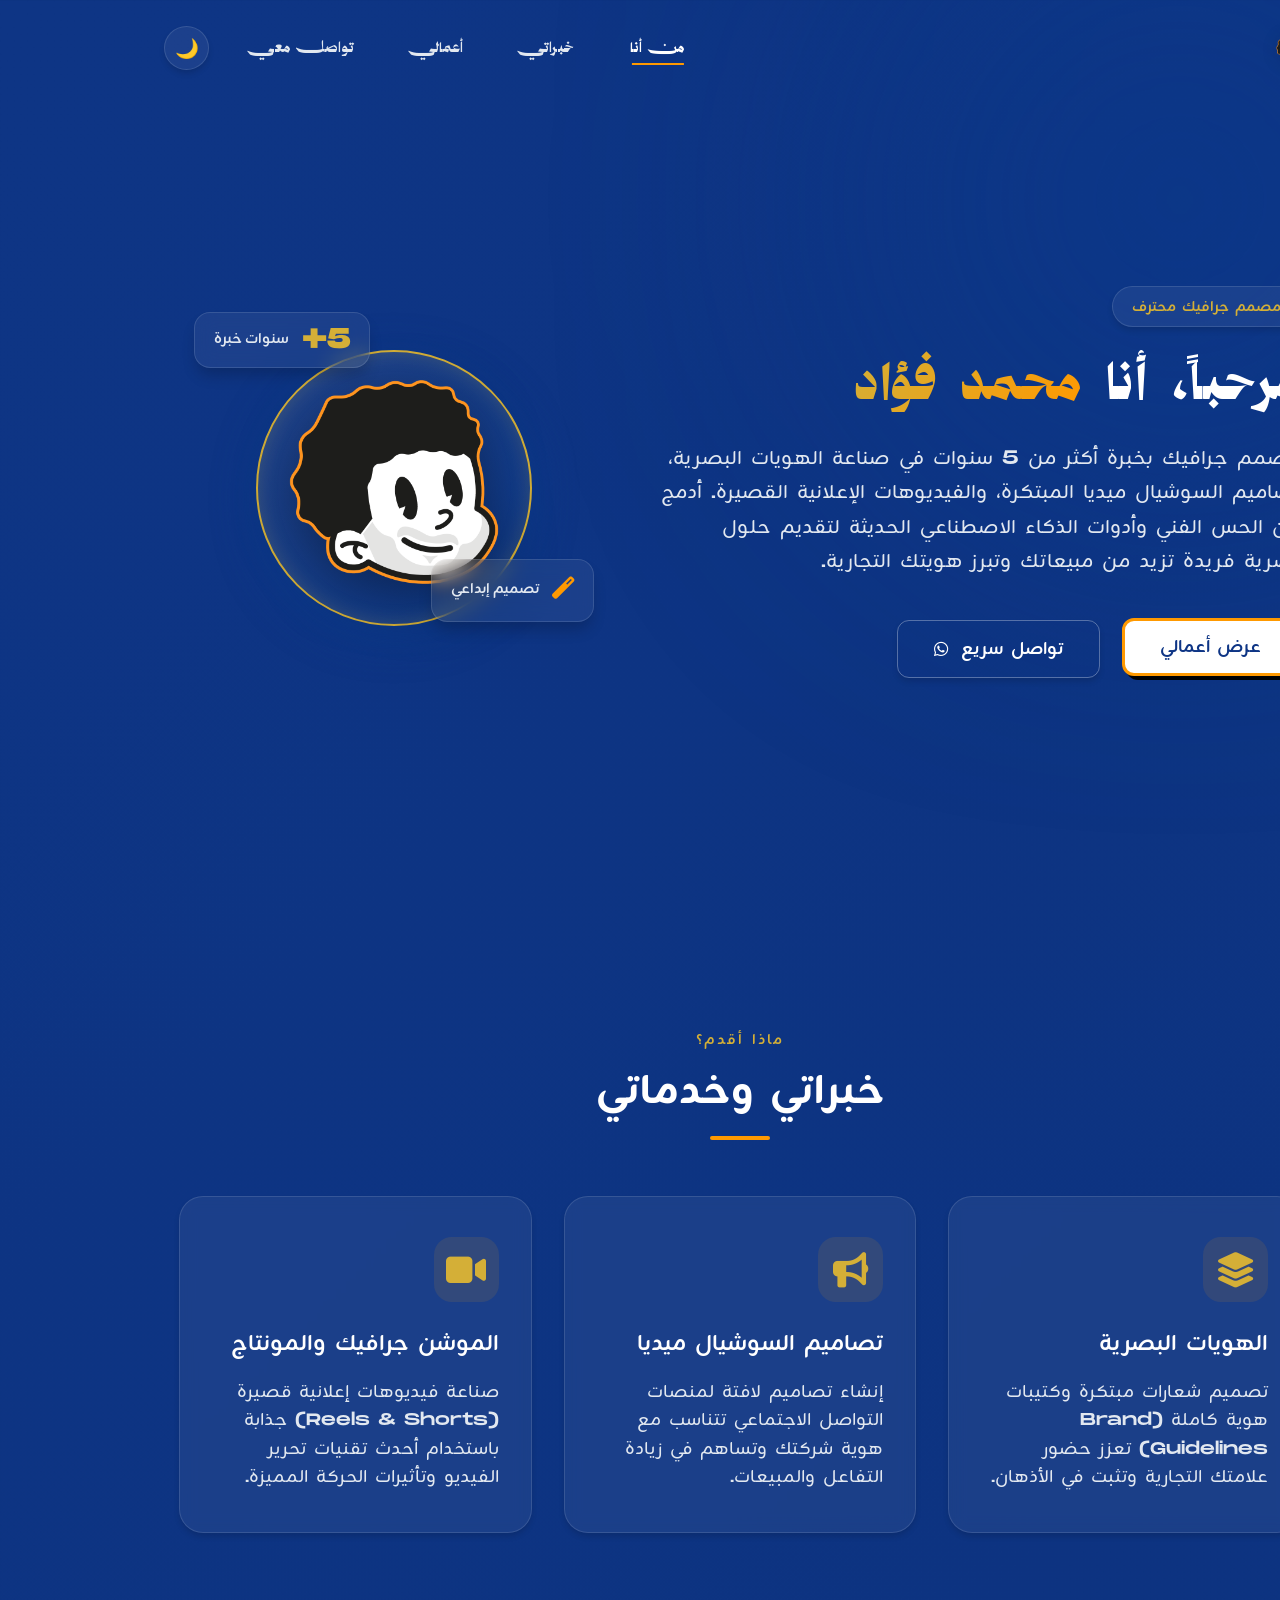
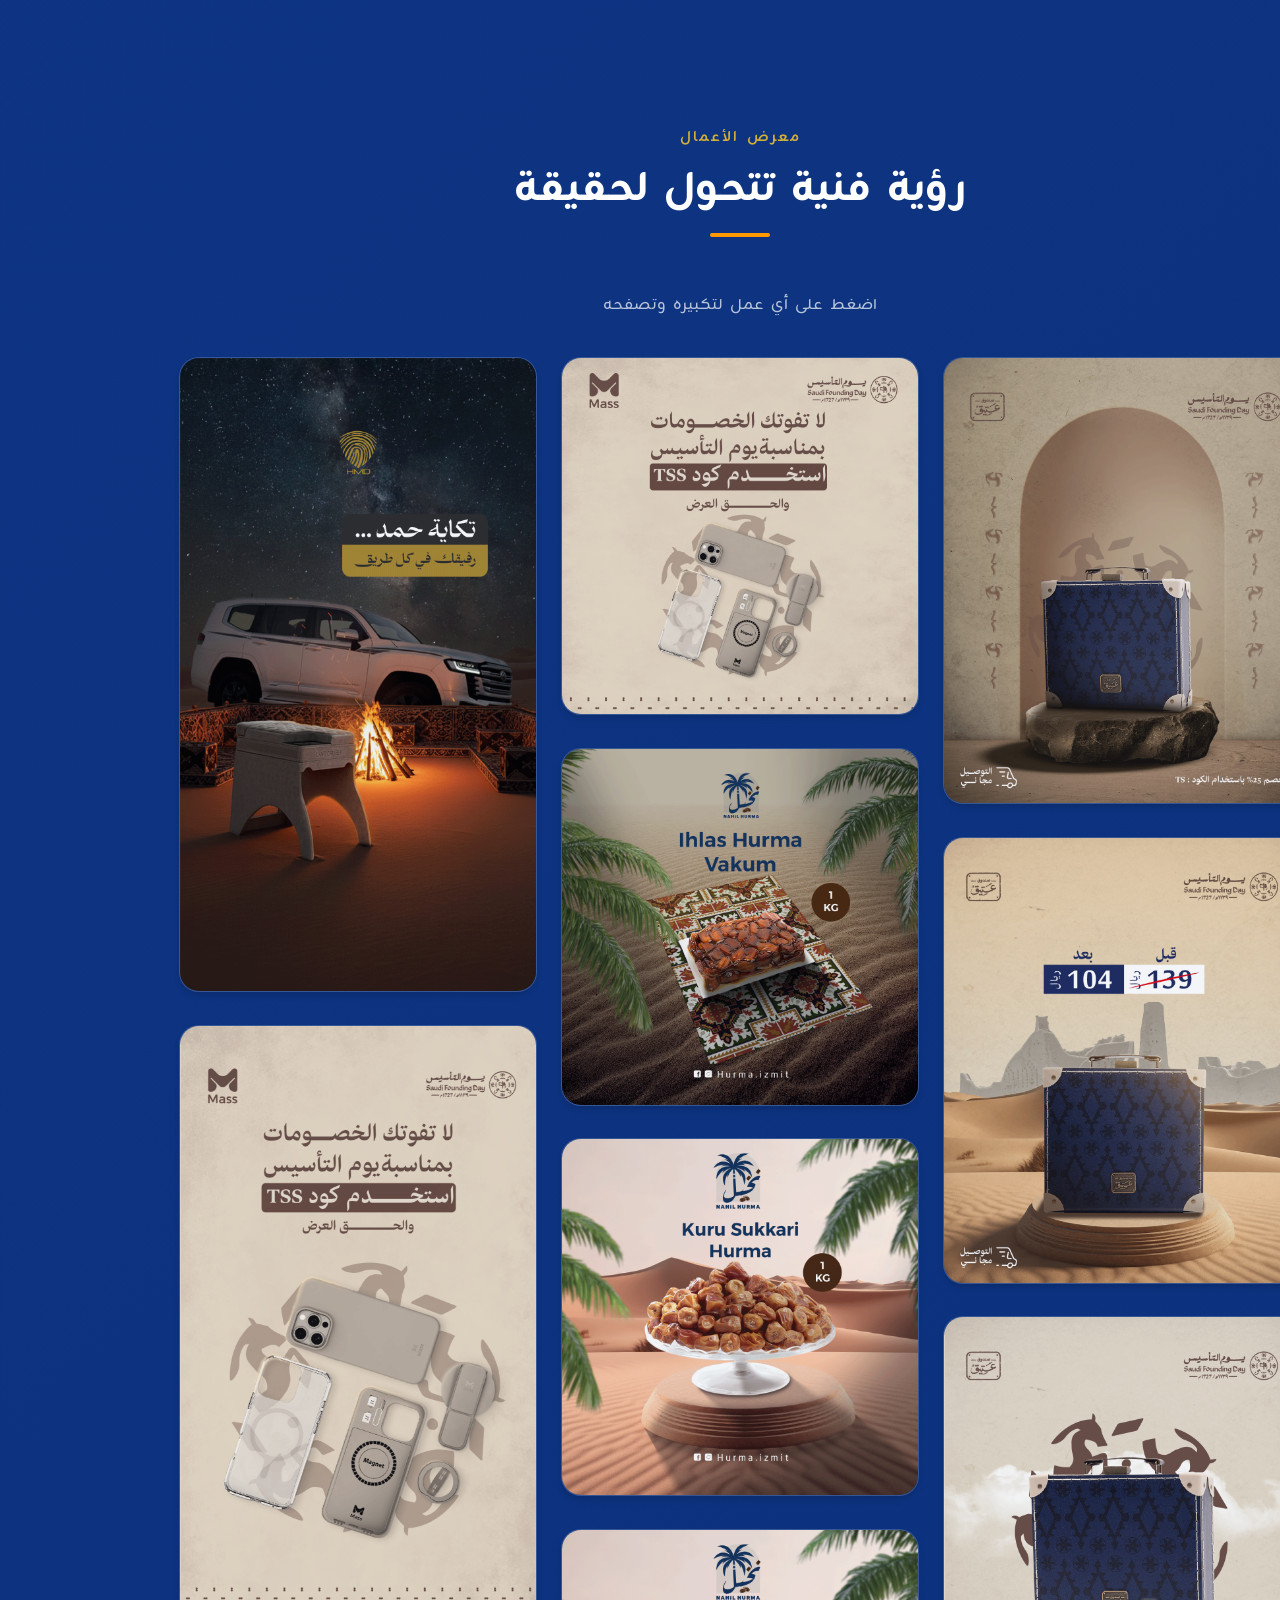
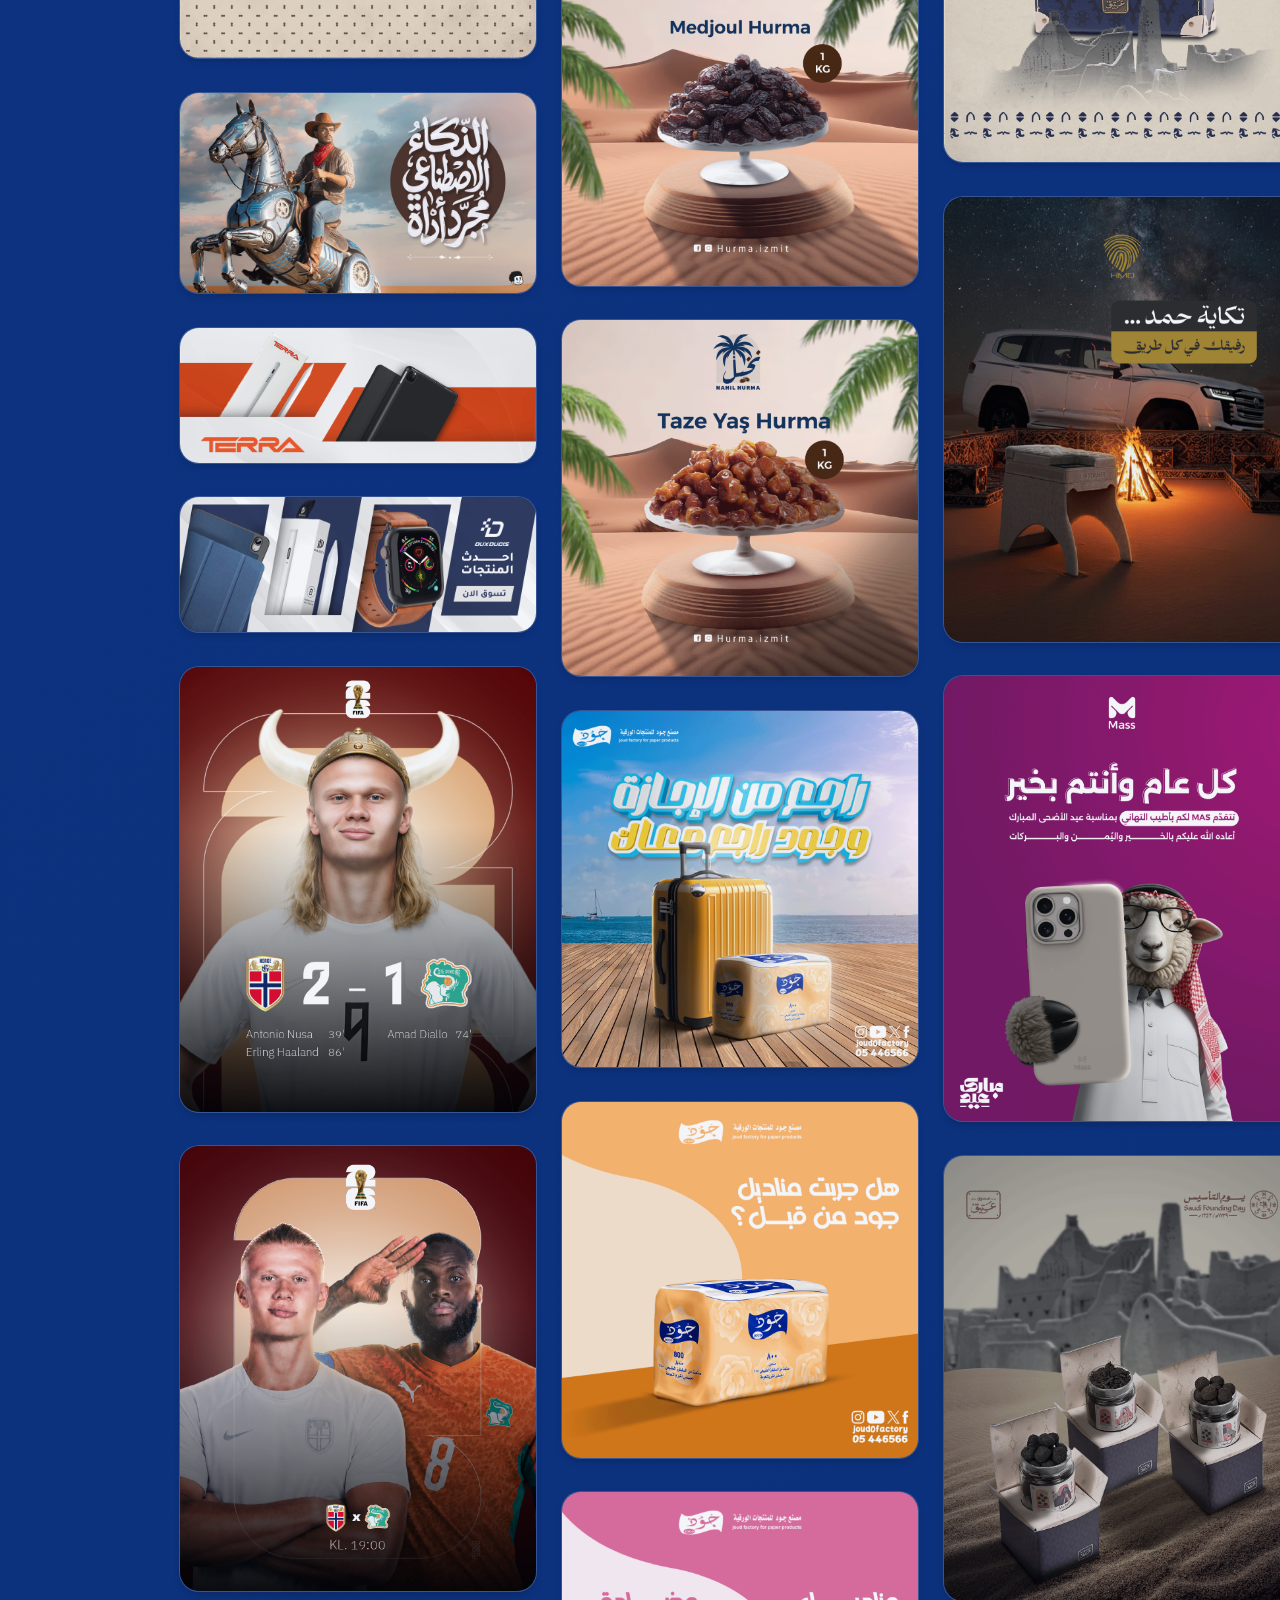
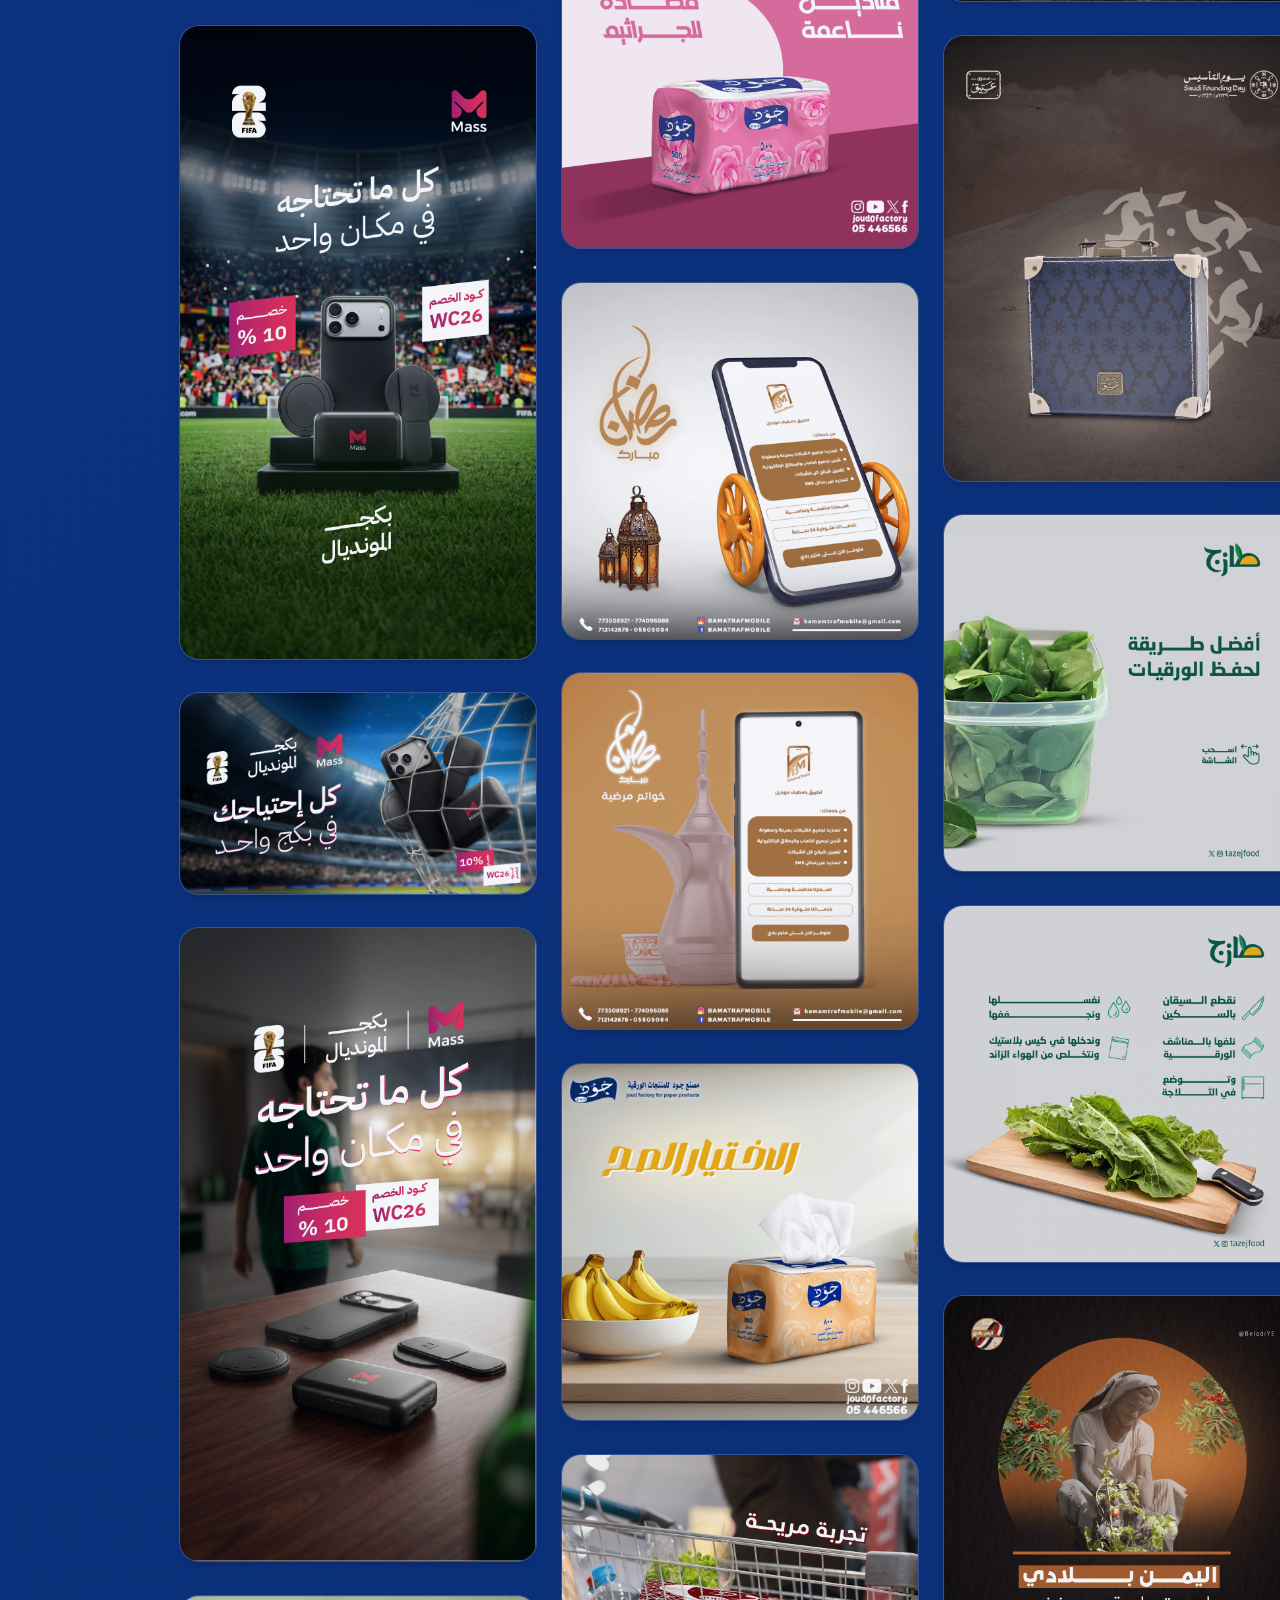
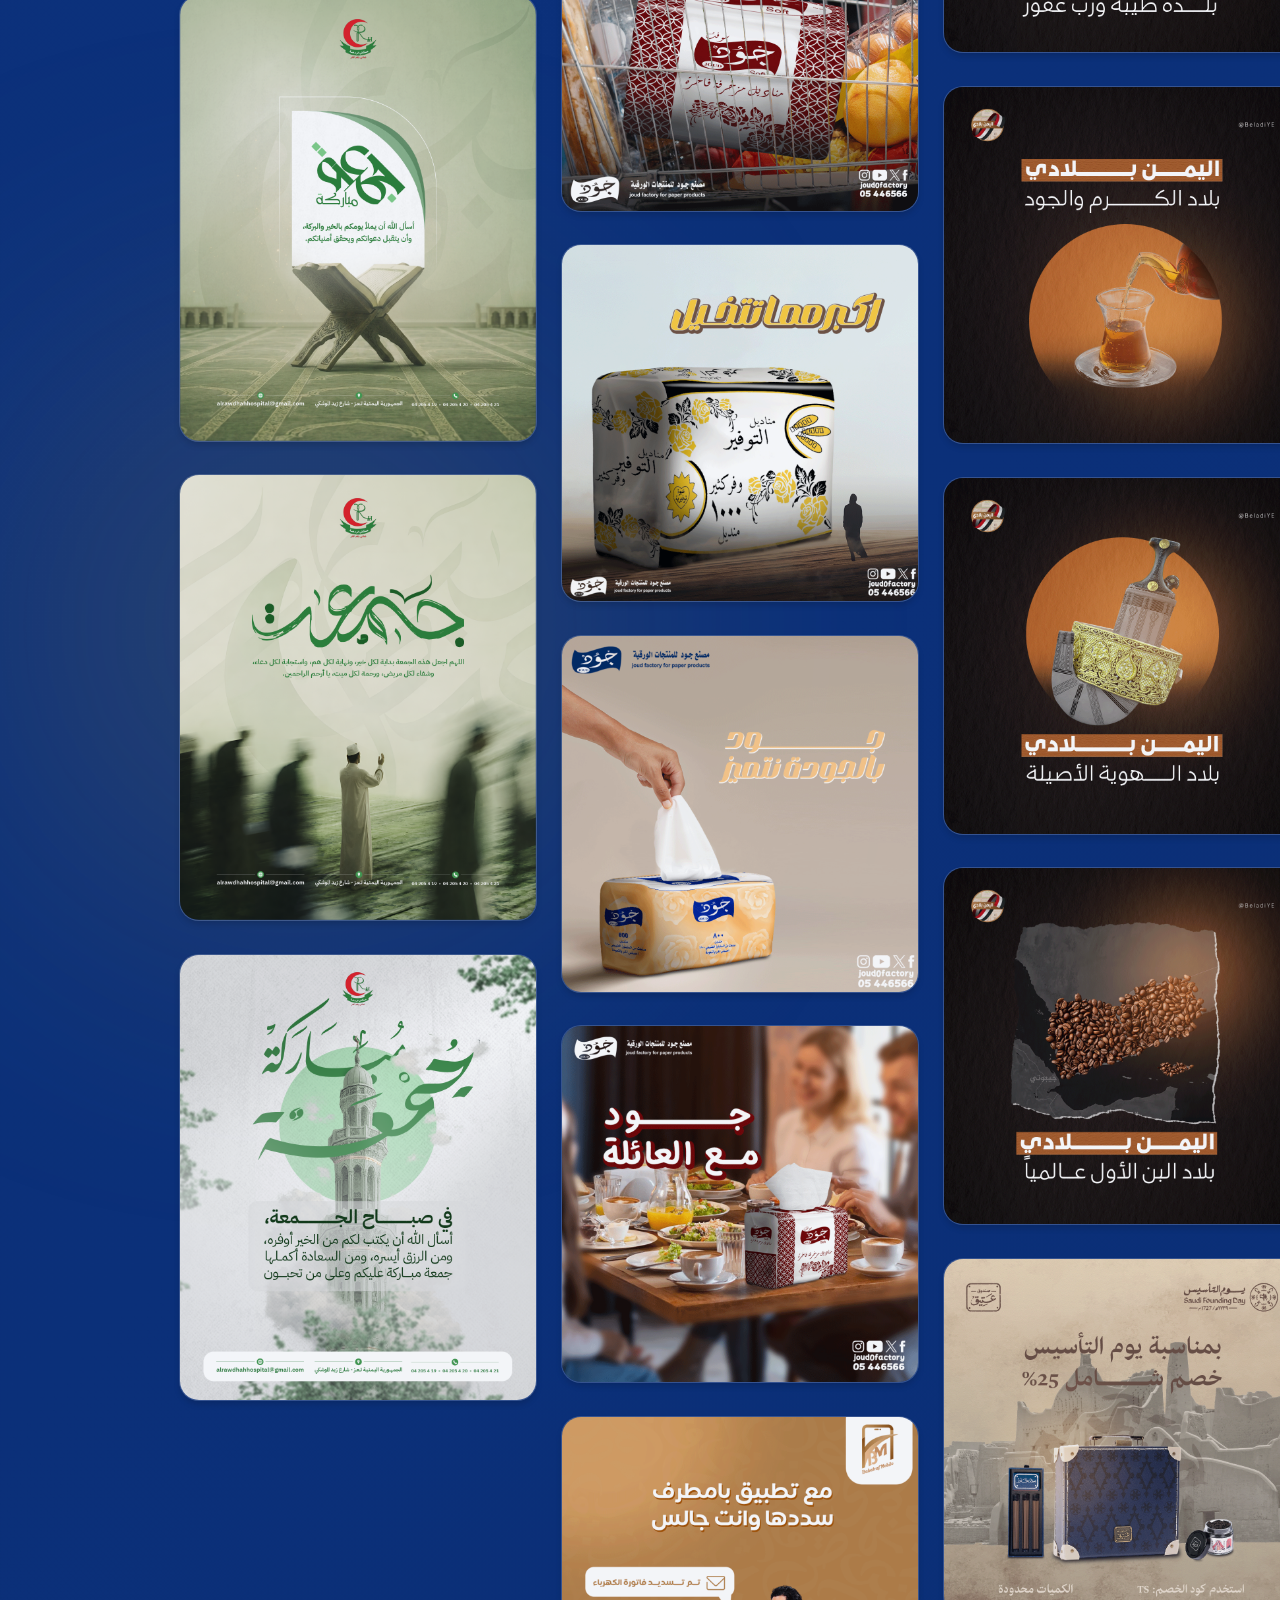
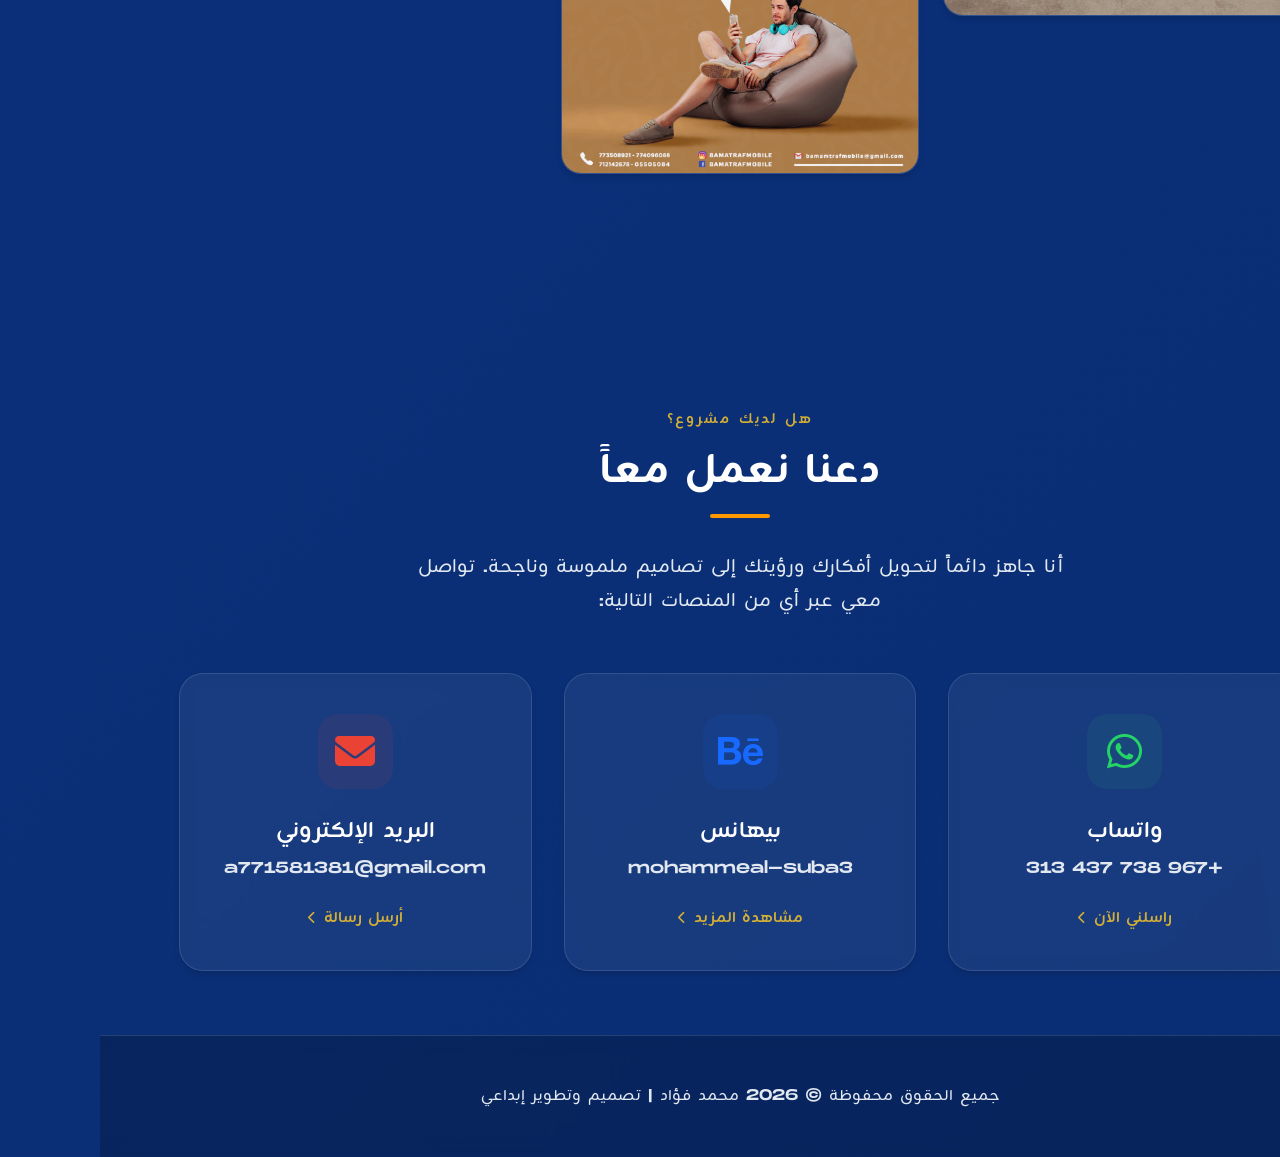
==== index.html @ 86d71e76 "Reorganize project structure and apply Zain font for Arabic and Monument Extended for English Co-aut" ====
<!DOCTYPE html>
<html lang="ar" dir="rtl">

<head>
    <meta charset="UTF-8">
    <meta name="viewport" content="width=device-width, initial-scale=1.0">
    <title>محمد فؤاد | مصمم جرافيك</title>
    <link rel="stylesheet" href="assets/css/style.css">
    <link rel="stylesheet" href="https://cdnjs.cloudflare.com/ajax/libs/font-awesome/6.4.0/css/all.min.css">
    <!-- Google Fonts for Modern Typography -->
    <link rel="preconnect" href="https://fonts.googleapis.com">
    <link rel="preconnect" href="https://fonts.gstatic.com" crossorigin>
    <link
        href="https://fonts.googleapis.com/css2?family=Outfit:wght@300;400;600;700;800;900&family=Zain:ital,wght@0,200;0,300;0,400;0,700;0,800;0,900;1,300;1,400&display=swap"
        rel="stylesheet">
</head>

<body>
    <!-- Background Glow Blobs for Modern Aesthetic -->
    <div class="glow-blob blob-1"></div>
    <div class="glow-blob blob-2"></div>

    <header>
        <div class="logo-container">
            <img src="assets/images/avatar.png" alt="Logo" class="logo">
        </div>
        <nav>
            <ul>
                <li><a href="#about" class="nav-item active" data-link="about">من أنا</a></li>
                <li><a href="#experience" class="nav-item" data-link="experience">خبراتي</a></li>
                <li><a href="#work" class="nav-item" data-link="work">أعمالي</a></li>
                <li><a href="#contact" class="nav-item" data-link="contact">تواصل معي</a></li>
                <li><button id="theme-toggle" aria-label="Toggle Dark Mode" class="theme-btn">🌙</button></li>
            </ul>
        </nav>
    </header>

    <main>
        <!-- Hero Section -->
        <section id="about" class="hero">
            <div class="container hero-container">
                <div class="hero-content">
                    <span class="hero-badge">مصمم جرافيك محترف</span>
                    <h1 class="hero-title">مرحباً، أنا <span class="highlight">محمد فؤاد</span></h1>
                    <p class="hero-desc">
                        مصمم جرافيك بخبرة أكثر من 5 سنوات في صناعة الهويات البصرية، تصاميم السوشيال ميديا المبتكرة،
                        والفيديوهات الإعلانية القصيرة. أدمج بين الحس الفني وأدوات الذكاء الاصطناعي الحديثة لتقديم حلول
                        بصرية فريدة تزيد من مبيعاتك وتبرز هويتك التجارية.
                    </p>
                    <div class="hero-buttons">
                        <a href="#work" class="btn btn-primary">عرض أعمالي</a>
                        <a href="https://wa.me/967738437313" target="_blank" class="btn btn-secondary">تواصل سريع <i
                                class="fab fa-whatsapp"></i></a>
                    </div>
                </div>
                <div class="hero-visual">
                    <div class="image-wrapper">
                        <img src="assets/images/avatar.png" alt="محمد فؤاد" class="hero-avatar">
                        <div class="floating-badge badge-1">
                            <span class="badge-number">5+</span>
                            <span class="badge-text">سنوات خبرة</span>
                        </div>
                        <div class="floating-badge badge-2">
                            <span class="badge-icon"><i class="fas fa-magic"></i></span>
                            <span class="badge-text">تصميم إبداعي</span>
                        </div>
                    </div>
                </div>
            </div>
        </section>

        <!-- Experience & Services Section -->
        <section id="experience" class="experience-section">
            <div class="container">
                <span class="sub-title">ماذا أقدم؟</span>
                <h2 class="section-title">خبراتي وخدماتي</h2>
                <div class="services-grid">
                    <div class="service-card">
                        <div class="service-icon"><i class="fas fa-layer-group"></i></div>
                        <h3>الهويات البصرية</h3>
                        <p>تصميم شعارات مبتكرة وكتيبات هوية كاملة (Brand Guidelines) تعزز حضور علامتك التجارية وتثبت في
                            الأذهان.</p>
                    </div>
                    <div class="service-card">
                        <div class="service-icon"><i class="fas fa-bullhorn"></i></div>
                        <h3>تصاميم السوشيال ميديا</h3>
                        <p>إنشاء تصاميم لافتة لمنصات التواصل الاجتماعي تتناسب مع هوية شركتك وتساهم في زيادة التفاعل
                            والمبيعات.</p>
                    </div>
                    <div class="service-card">
                        <div class="service-icon"><i class="fas fa-video"></i></div>
                        <h3>الموشن جرافيك والمونتاج</h3>
                        <p>صناعة فيديوهات إعلانية قصيرة (Reels & Shorts) جذابة باستخدام أحدث تقنيات تحرير الفيديو
                            وتأثيرات الحركة المميزة.</p>
                    </div>
                </div>
            </div>
        </section>

        <!-- Work/Portfolio Section -->
        <section id="work" class="work-section">
            <div class="container">
                <span class="sub-title">معرض الأعمال</span>
                <h2 class="section-title">رؤية فنية تتحول لحقيقة</h2>

                <div class="portfolio-controls">
                    <!-- Dynamic filters can be placed here if needed -->
                    <p class="portfolio-hint">اضغط على أي عمل لتكبيره وتصفحه</p>
                </div>

                <div class="work-gallery">
                    <div class="gallery-grid" id="gallery-grid">
                        <!-- Dynamic items injected by JS -->
                    </div>
                </div>
            </div>
        </section>

        <!-- Contact Section -->
        <section id="contact" class="contact-section">
            <div class="container">
                <span class="sub-title">هل لديك مشروع؟</span>
                <h2 class="section-title">دعنا نعمل معاً</h2>
                <p class="contact-desc">أنا جاهز دائماً لتحويل أفكارك ورؤيتك إلى تصاميم ملموسة وناجحة. تواصل معي عبر أي
                    من المنصات التالية:</p>

                <div class="contact-cards">
                    <a href="https://wa.me/967738437313" target="_blank" class="contact-card whatsapp">
                        <div class="card-icon"><i class="fab fa-whatsapp"></i></div>
                        <h3>واتساب</h3>
                        <span class="card-detail">+967 738 437 313</span>
                        <span class="card-action">راسلني الآن <i class="fas fa-chevron-left"></i></span>
                    </a>

                    <a href="https://www.behance.net/mohammeal-suba3" target="_blank" class="contact-card behance">
                        <div class="card-icon"><i class="fab fa-behance"></i></div>
                        <h3>بيهانس</h3>
                        <span class="card-detail">mohammeal-suba3</span>
                        <span class="card-action">مشاهدة المزيد <i class="fas fa-chevron-left"></i></span>
                    </a>

                    <a href="mailto:a771581381@gmail.com" class="contact-card email">
                        <div class="card-icon"><i class="fas fa-envelope"></i></div>
                        <h3>البريد الإلكتروني</h3>
                        <span class="card-detail">a771581381@gmail.com</span>
                        <span class="card-action">أرسل رسالة <i class="fas fa-chevron-left"></i></span>
                    </a>
                </div>
            </div>
        </section>
    </main>

    <footer>
        <p>جميع الحقوق محفوظة &copy; 2026 محمد فؤاد | تصميم وتطوير إبداعي</p>
    </footer>

    <!-- Interactive Lightbox Modal -->
    <div id="lightbox" class="lightbox">
        <span class="close-lightbox" id="lightbox-close" aria-label="Close Lightbox">&times;</span>
        <button class="lightbox-nav prev" id="lightbox-prev" aria-label="الصورة السابقة"><i
                class="fas fa-chevron-right"></i></button>
        <img class="lightbox-content" id="lightbox-img" alt="معاينة العمل">
        <button class="lightbox-nav next" id="lightbox-next" aria-label="الصورة التالية"><i
                class="fas fa-chevron-left"></i></button>
        <div id="lightbox-counter" class="lightbox-counter">1 / 43</div>
    </div>

    <script src="assets/js/script.js"></script>
</body>

</html>
---- assets/css/style.css ----
/* Fonts & Global Styles */
@font-face {
    font-family: 'Monument Extended';
    src: url('../fonts/MonumentExtended-Regular.otf') format('opentype');
    font-weight: 400;
    font-style: normal;
    font-display: swap;
    unicode-range: U+0000-00FF, U+0100-017F, U+0180-024F, U+02BB-02BC, U+02C6, U+02DA, U+02DC, U+2000-206F, U+2074, U+20AC, U+2122, U+2191, U+2193, U+2212, U+2215, U+FEFF, U+FFFD;
}

@font-face {
    font-family: 'Monument Extended';
    src: url('../fonts/MonumentExtended-Ultrabold.otf') format('opentype');
    font-weight: 700 900;
    font-style: normal;
    font-display: swap;
    unicode-range: U+0000-00FF, U+0100-017F, U+0180-024F, U+02BB-02BC, U+02C6, U+02DA, U+02DC, U+2000-206F, U+2074, U+20AC, U+2122, U+2191, U+2193, U+2212, U+2215, U+FEFF, U+FFFD;
}

@font-face {
    font-family: 'Zain';
    src: url('../fonts/Zain-Variable.ttf') format('truetype');
    font-weight: 100 900;
    font-style: normal;
    font-display: swap;
    unicode-range: U+0600-06FF, U+0750-077F, U+08A0-08FF, U+FB50-FDFF, U+FE70-FEFF;
}

@font-face {
    font-family: 'Zain';
    src: url('../fonts/Zain-Variable.ttf') format('truetype');
    font-weight: 400;
    font-style: normal;
    font-display: swap;
    unicode-range: U+0600-06FF, U+0750-077F, U+08A0-08FF, U+FB50-FDFF, U+FE70-FEFF;
}

@font-face {
    font-family: 'Zain';
    src: url('../fonts/Zain-Variable.ttf') format('truetype');
    font-weight: 700;
    font-style: normal;
    font-display: swap;
    unicode-range: U+0600-06FF, U+0750-077F, U+08A0-08FF, U+FB50-FDFF, U+FE70-FEFF;
}

@font-face {
    font-family: 'Zain';
    src: url('../fonts/Zain-Variable.ttf') format('truetype');
    font-weight: 800;
    font-style: normal;
    font-display: swap;
    unicode-range: U+0600-06FF, U+0750-077F, U+08A0-08FF, U+FB50-FDFF, U+FE70-FEFF;
}

@font-face {
    font-family: 'Zain';
    src: url('../fonts/Zain-Variable.ttf') format('truetype');
    font-weight: 900;
    font-style: normal;
    font-display: swap;
    unicode-range: U+0600-06FF, U+0750-077F, U+08A0-08FF, U+FB50-FDFF, U+FE70-FEFF;
}

:root {
    /* Color Palette - Default Blue Mode (Keeping USER's Original Blue Aesthetic) */
    --bg-main: #0E3585;
    /* Previous blue background */
    --bg-gradient: linear-gradient(135deg, #0E3585 0%, #0A2E75 100%);
    --bg-card: rgba(255, 255, 255, 0.06);
    --bg-header: rgba(14, 53, 133, 0.85);
    /* Semi-transparent blue */
    --border-color: rgba(255, 255, 255, 0.12);

    --primary: #FF9900;
    /* Original Orange Accent */
    --accent: #D4AF37;
    /* Original Gold Accent */
    --text-main: #ffffff;
    --text-muted: #e2e8f0;

    --blob-1: rgba(10, 61, 145, 0.4);
    --blob-2: rgba(212, 175, 55, 0.15);

    /* Button Vars (3D Pop Style) */
    --btn-primary-bg: #ffffff;
    /* White background for light mode */
    --btn-primary-text: #0E3585;
    /* Blue text */
    --btn-primary-border: #FF9900;
    /* Orange border */
    --btn-primary-shadow: #000000;
    /* Black shadow */

    --btn-secondary-bg: transparent;
    --btn-secondary-text: #ffffff;
    --btn-secondary-border: rgba(255, 255, 255, 0.3);
    --btn-secondary-shadow: rgba(0, 0, 0, 0.15);

    --shadow-sm: 0 4px 6px -1px rgba(0, 0, 0, 0.15);
    --shadow-md: 0 10px 15px -3px rgba(0, 0, 0, 0.2);
    --shadow-lg: 0 20px 25px -5px rgba(0, 0, 0, 0.35);

    --transition: all 0.3s cubic-bezier(0.4, 0, 0.2, 1);
}

[data-theme="dark"] {
    /* Color Palette - Dark Mode (Keeping Night Mode Black) */
    --bg-main: #000000;
    /* Reverts to pure black */
    --bg-gradient: linear-gradient(135deg, #000000 0%, #0d0d0d 100%);
    --bg-card: rgba(255, 255, 255, 0.03);
    --bg-header: rgba(0, 0, 0, 0.85);
    /* Semi-transparent black */
    --border-color: rgba(255, 255, 255, 0.08);

    --primary: #FF9900;
    /* Keep Orange */
    --accent: #D4AF37;
    /* Keep Gold */
    --text-main: #e0e0e0;
    --text-muted: #a0a5b0;

    --blob-1: rgba(255, 153, 0, 0.08);
    --blob-2: rgba(212, 175, 55, 0.05);

    /* Button Vars (Dark Mode) */
    --btn-primary-bg: #1a1a1a;
    /* Dark button bg */
    --btn-primary-text: #ffffff;
    /* White text */
    --btn-primary-border: #FF9900;
    /* Orange border */
    --btn-primary-shadow: #ffffff;
    /* White shadow */

    --btn-secondary-bg: transparent;
    --btn-secondary-text: #e0e0e0;
    --btn-secondary-border: rgba(255, 255, 255, 0.15);
    --btn-secondary-shadow: rgba(0, 0, 0, 0.4);
}

/* Reset & Base Elements */
* {
    margin: 0;
    padding: 0;
    box-sizing: border-box;
    scroll-behavior: smooth;
}

body {
    background: var(--bg-gradient);
    color: var(--text-main);
    font-family: 'Monument Extended', 'Outfit', 'Zain', sans-serif;
    font-size: 16px;
    line-height: 1.6;
    position: relative;
    overflow-x: hidden;
    min-height: 100vh;
    display: flex;
    flex-direction: column;
    transition: background 0.5s ease, color 0.3s ease;
}

/* Background Glow Blobs */
.glow-blob {
    position: absolute;
    width: 600px;
    height: 600px;
    border-radius: 50%;
    filter: blur(140px);
    z-index: -1;
    pointer-events: none;
    transition: background 0.5s ease;
}

.blob-1 {
    top: -100px;
    right: -100px;
    background: var(--blob-1);
}

.blob-2 {
    bottom: 20%;
    left: -100px;
    background: var(--blob-2);
}

.container {
    width: 90%;
    max-width: 1200px;
    margin: 0 auto;
    padding: 0 15px;
}

/* Header & Navigation */
header {
    position: fixed;
    top: 0;
    left: 0;
    right: 0;
    z-index: 1000;
    display: flex;
    justify-content: space-between;
    align-items: center;
    padding: 1.5rem 5%;
    background: transparent;
    border-bottom: 1px solid transparent;
    transition: var(--transition);
}

header.scrolled {
    background: var(--bg-header);
    backdrop-filter: blur(16px);
    -webkit-backdrop-filter: blur(16px);
    padding: 1rem 5%;
    border-bottom: 1px solid var(--border-color);
    box-shadow: var(--shadow-sm);
}

.logo-container {
    display: flex;
    align-items: center;
}

.logo {
    height: 48px;
    width: auto;
    object-fit: contain;
    filter: drop-shadow(0 2px 8px rgba(0, 0, 0, 0.1));
    transition: var(--transition);
}

.logo:hover {
    transform: scale(1.05);
}

nav ul {
    display: flex;
    list-style: none;
    gap: 1.5rem;
    align-items: center;
}

.nav-item {
    font-family: 'Monument Extended', 'Zain', sans-serif;
    text-decoration: none;
    color: var(--text-muted);
    font-size: 1rem;
    font-weight: 600;
    padding: 0.5rem 1rem;
    border-radius: 8px;
    position: relative;
    transition: var(--transition);
}

.nav-item::after {
    content: '';
    position: absolute;
    bottom: 0;
    left: 50%;
    width: 0;
    height: 2px;
    background: var(--primary);
    transition: var(--transition);
    transform: translateX(-50%);
}

.nav-item:hover,
.nav-item.active {
    color: var(--text-main);
}

.nav-item:hover::after,
.nav-item.active::after {
    width: 60%;
}

/* Theme Toggle Button */
.theme-btn {
    background: var(--bg-card);
    border: 1px solid var(--border-color);
    color: var(--text-main);
    padding: 0.6rem;
    border-radius: 50%;
    cursor: pointer;
    font-size: 1.2rem;
    display: flex;
    align-items: center;
    justify-content: center;
    box-shadow: var(--shadow-sm);
    transition: var(--transition);
}

.theme-btn:hover {
    transform: scale(1.1) rotate(15deg);
    background: var(--primary);
    color: #ffffff;
    border-color: transparent;
}

/* Sections Styling */
section {
    padding: 8rem 0 4rem;
}

.sub-title {
    font-family: 'Monument Extended', 'Zain', sans-serif;
    display: block;
    font-size: 0.9rem;
    text-transform: uppercase;
    letter-spacing: 2px;
    color: var(--accent);
    font-weight: 700;
    margin-bottom: 0.5rem;
    text-align: center;
}

.section-title {
    font-family: 'Monument Extended', 'Zain', sans-serif;
    font-size: 2.5rem;
    font-weight: 800;
    text-align: center;
    margin-bottom: 3.5rem;
    position: relative;
}

.section-title::after {
    content: '';
    display: block;
    width: 60px;
    height: 4px;
    background: var(--primary);
    margin: 0.8rem auto 0;
    border-radius: 2px;
}

/* Hero Section */
.hero {
    min-height: 100vh;
    display: flex;
    align-items: center;
    padding-top: 8rem;
    position: relative;
}

.hero-container {
    display: grid;
    grid-template-columns: 1.2fr 0.8fr;
    gap: 3rem;
    align-items: center;
}

.hero-content {
    display: flex;
    flex-direction: column;
}

.hero-badge {
    font-family: 'Monument Extended', 'Zain', sans-serif;
    align-self: flex-start;
    background: var(--bg-card);
    border: 1px solid var(--border-color);
    color: var(--accent);
    padding: 0.5rem 1.2rem;
    border-radius: 50px;
    font-size: 0.9rem;
    font-weight: 700;
    margin-bottom: 1.5rem;
    box-shadow: var(--shadow-sm);
}

.hero-title {
    font-family: 'Monument Extended', 'Zain', sans-serif;
    font-size: 3.5rem;
    font-weight: 900;
    line-height: 1.2;
    margin-bottom: 1.5rem;
}

.hero-title .highlight {
    color: var(--accent);
    background: linear-gradient(120deg, var(--accent) 0%, var(--primary) 100%);
    -webkit-background-clip: text;
    -webkit-text-fill-color: transparent;
}

.hero-desc {
    font-family: 'Monument Extended', 'Outfit', 'Zain', sans-serif;
    color: var(--text-muted);
    font-size: 1.2rem;
    line-height: 1.8;
    margin-bottom: 2.5rem;
}

.hero-buttons {
    display: flex;
    gap: 1.5rem;
    flex-wrap: wrap;
}

/* Buttons (Modern Pop/3D style) */
.btn {
    font-family: 'Monument Extended', 'Zain', sans-serif;
    text-decoration: none;
    padding: 0.8rem 2.2rem;
    font-size: 1.05rem;
    font-weight: 700;
    border-radius: 12px;
    display: inline-flex;
    align-items: center;
    gap: 0.8rem;
    transition: var(--transition);
}

.btn-primary {
    background: var(--btn-primary-bg);
    color: var(--btn-primary-text);
    border: 3px solid var(--btn-primary-border);
    box-shadow: 4px 4px 0px var(--btn-primary-shadow);
    transform: translate(-2px, -2px);
}

.btn-primary:hover {
    transform: translate(0, 0);
    box-shadow: 2px 2px 0px var(--btn-primary-shadow);
}

.btn-primary:active {
    transform: translate(2px, 2px);
    box-shadow: 0px 0px 0px var(--btn-primary-shadow);
}

.btn-secondary {
    background: var(--btn-secondary-bg);
    color: var(--btn-secondary-text);
    border: 1.5px solid var(--btn-secondary-border);
    box-shadow: var(--shadow-sm);
}

.btn-secondary:hover {
    transform: translateY(-3px);
    box-shadow: var(--shadow-md);
    border-color: var(--accent);
}

.hero-visual {
    display: flex;
    justify-content: center;
    position: relative;
    z-index: 1;
}

/* Spotlit / Cutout Avatar frame */
.image-wrapper {
    position: relative;
    width: 320px;
    height: 320px;
}

.hero-avatar {
    width: 100%;
    height: 100%;
    object-fit: contain;
    /* Since it is cutout/transparent now, contain ensures no clipping */
    filter: drop-shadow(0 15px 30px rgba(0, 0, 0, 0.4));
    z-index: 2;
    position: relative;
    transition: var(--transition);
}

/* Gold Glowing background shield/circle for cutout me.png */
.image-wrapper::before {
    content: '';
    position: absolute;
    bottom: 5%;
    left: 50%;
    transform: translateX(-50%);
    width: 85%;
    height: 85%;
    background: linear-gradient(135deg, rgba(255, 255, 255, 0.08) 0%, rgba(10, 61, 145, 0.5) 100%);
    border-radius: 50%;
    z-index: 1;
    border: 2px solid var(--accent);
    box-shadow: 0 10px 40px rgba(10, 61, 145, 0.6), inset 0 0 20px rgba(212, 175, 55, 0.2);
    transition: var(--transition);
}

.hero-visual:hover .hero-avatar {
    transform: scale(1.04) translateY(-5px);
}

.hero-visual:hover::before {
    transform: translateX(-50%) scale(1.02);
    box-shadow: 0 15px 50px rgba(255, 153, 0, 0.4), inset 0 0 25px rgba(255, 153, 0, 0.3);
    border-color: var(--primary);
}

/* Floating Badges */
.floating-badge {
    position: absolute;
    background: var(--bg-card);
    border: 1px solid var(--border-color);
    padding: 0.8rem 1.2rem;
    border-radius: 16px;
    display: flex;
    align-items: center;
    gap: 0.8rem;
    box-shadow: var(--shadow-md);
    backdrop-filter: blur(10px);
    -webkit-backdrop-filter: blur(10px);
    animation: float 4s ease-in-out infinite;
    z-index: 3;
}

.badge-1 {
    top: -10px;
    left: -40px;
    animation-delay: 0s;
}

.badge-2 {
    bottom: 20px;
    right: -40px;
    animation-delay: 2s;
}

.badge-number {
    font-family: 'Monument Extended', 'Outfit', sans-serif;
    font-size: 1.8rem;
    font-weight: 850;
    color: var(--accent);
    line-height: 1;
}

.badge-icon {
    font-size: 1.4rem;
    color: var(--primary);
}

.badge-text {
    font-family: 'Zain', sans-serif;
    font-size: 0.85rem;
    font-weight: 700;
    color: var(--text-muted);
    white-space: nowrap;
}

@keyframes float {

    0%,
    100% {
        transform: translateY(0);
    }

    50% {
        transform: translateY(-10px);
    }
}

/* Services / Experience Cards */
.services-grid {
    display: grid;
    grid-template-columns: repeat(auto-fit, minmax(300px, 1fr));
    gap: 2rem;
    margin-top: 1rem;
}

.service-card {
    background: var(--bg-card);
    border: 1px solid var(--border-color);
    padding: 2.5rem 2rem;
    border-radius: 24px;
    box-shadow: var(--shadow-sm);
    backdrop-filter: blur(8px);
    -webkit-backdrop-filter: blur(8px);
    transition: var(--transition);
    text-align: right;
    display: flex;
    flex-direction: column;
    height: 100%;
}

.service-card:hover {
    transform: translateY(-8px);
    box-shadow: var(--shadow-lg);
    border-color: var(--accent);
}

.service-icon {
    font-size: 2.2rem;
    color: var(--accent);
    background: rgba(255, 153, 0, 0.1);
    width: 65px;
    height: 65px;
    display: flex;
    align-items: center;
    justify-content: center;
    border-radius: 18px;
    margin-bottom: 1.5rem;
    transition: var(--transition);
}

.service-card:hover .service-icon {
    background: var(--accent);
    color: var(--bg-main);
    transform: scale(1.1) rotate(5deg);
}

.service-card h3 {
    font-family: 'Monument Extended', 'Zain', sans-serif;
    font-size: 1.4rem;
    margin-bottom: 1rem;
    font-weight: 700;
}

.service-card p {
    font-family: 'Monument Extended', 'Outfit', 'Zain', sans-serif;
    color: var(--text-muted);
    font-size: 1.05rem;
    line-height: 1.7;
    margin-bottom: 0;
}

/* Portfolio Section & Columns */
.portfolio-controls {
    text-align: center;
    margin-bottom: 2rem;
}

.portfolio-hint {
    font-size: 0.95rem;
    color: var(--text-muted);
    opacity: 0.8;
}

.work-gallery {
    width: 100%;
    margin-top: 1.5rem;
}

.gallery-grid {
    column-count: 3;
    column-gap: 1.5rem;
    padding: 0.5rem 0;
}

.gallery-item {
    position: relative;
    overflow: hidden;
    border-radius: 20px;
    border: 1px solid var(--border-color);
    box-shadow: var(--shadow-sm);
    cursor: pointer;
    background: var(--bg-card);
    width: 100%;
    margin-bottom: 1.5rem;
    break-inside: avoid;
    transition: var(--transition);
    display: inline-block;
    /* Ensure masonry rendering */
}

.gallery-item img {
    width: 100%;
    height: auto;
    display: block;
    object-fit: cover;
    transition: transform 0.6s cubic-bezier(0.4, 0, 0.2, 1);
    opacity: 0.95;
    background: rgba(255, 255, 255, 0.02);
}

/* Gallery Item Hover Overlay */
.gallery-item::after {
    content: '\f002';
    /* FontAwesome search magnifier */
    font-family: 'Font Awesome 6 Free';
    font-weight: 900;
    position: absolute;
    top: 50%;
    left: 50%;
    transform: translate(-50%, -50%) scale(0.5);
    background: var(--accent);
    color: #ffffff;
    width: 55px;
    height: 55px;
    border-radius: 50%;
    display: flex;
    align-items: center;
    justify-content: center;
    font-size: 1.2rem;
    opacity: 0;
    transition: var(--transition);
    z-index: 2;
    box-shadow: 0 4px 15px rgba(0, 0, 0, 0.3);
}

.gallery-item:hover {
    transform: translateY(-5px);
    box-shadow: var(--shadow-lg);
    border-color: var(--accent);
}

.gallery-item:hover img {
    transform: scale(1.04);
    opacity: 0.4;
    filter: blur(1px);
}

.gallery-item:hover::after {
    opacity: 1;
    transform: translate(-50%, -50%) scale(1);
}

/* Contact Section & Cards */
.contact-desc {
    text-align: center;
    color: var(--text-muted);
    font-size: 1.15rem;
    max-width: 650px;
    margin: -1.5rem auto 3.5rem;
    line-height: 1.8;
}

.contact-cards {
    display: grid;
    grid-template-columns: repeat(auto-fit, minmax(280px, 1fr));
    gap: 2rem;
}

.contact-card {
    text-decoration: none;
    color: var(--text-main);
    background: var(--bg-card);
    border: 1px solid var(--border-color);
    border-radius: 24px;
    padding: 2.5rem 2rem;
    text-align: center;
    box-shadow: var(--shadow-sm);
    backdrop-filter: blur(8px);
    -webkit-backdrop-filter: blur(8px);
    display: flex;
    flex-direction: column;
    align-items: center;
    position: relative;
    overflow: hidden;
    z-index: 1;
    transition: var(--transition);
}

.contact-card::before {
    content: '';
    position: absolute;
    top: 0;
    left: 0;
    width: 100%;
    height: 100%;
    background: linear-gradient(135deg, var(--card-glow-from) 0%, var(--card-glow-to) 100%);
    opacity: 0;
    z-index: -1;
    transition: var(--transition);
}

.contact-card:hover {
    transform: translateY(-8px);
    box-shadow: var(--shadow-lg);
    border-color: transparent;
    color: #ffffff;
}

.contact-card:hover::before {
    opacity: 1;
}

/* Contact Specific Color Variable Overrides */
.whatsapp {
    --card-glow-from: #25D366;
    --card-glow-to: #128C7E;
}

.behance {
    --card-glow-from: #1769ff;
    --card-glow-to: #0044b3;
}

.email {
    --card-glow-from: #EA4335;
    --card-glow-to: #B31412;
}

.contact-card .card-icon {
    font-size: 2.5rem;
    color: var(--accent);
    background: rgba(255, 153, 0, 0.08);
    width: 75px;
    height: 75px;
    display: flex;
    align-items: center;
    justify-content: center;
    border-radius: 20px;
    margin-bottom: 1.5rem;
    transition: var(--transition);
}

.whatsapp .card-icon {
    color: #25D366;
    background: rgba(37, 211, 102, 0.08);
}

.behance .card-icon {
    color: #1769ff;
    background: rgba(23, 105, 255, 0.08);
}

.email .card-icon {
    color: #EA4335;
    background: rgba(234, 67, 53, 0.08);
}

.contact-card:hover .card-icon {
    background: rgba(255, 255, 255, 0.2);
    color: #ffffff;
    transform: scale(1.1);
}

.contact-card h3 {
    font-family: 'Monument Extended', 'Zain', sans-serif;
    font-size: 1.4rem;
    margin-bottom: 0.5rem;
    font-weight: 700;
}

.contact-card .card-detail {
    font-size: 1rem;
    color: var(--text-muted);
    font-family: 'Monument Extended', 'Outfit', sans-serif;
    margin-bottom: 1.5rem;
    transition: var(--transition);
}

.contact-card:hover .card-detail {
    color: rgba(255, 255, 255, 0.8);
}

.contact-card .card-action {
    font-family: 'Monument Extended', 'Zain', sans-serif;
    font-size: 0.95rem;
    font-weight: 700;
    color: var(--accent);
    display: flex;
    align-items: center;
    gap: 0.5rem;
    transition: var(--transition);
}

.contact-card:hover .card-action {
    color: #ffffff;
    gap: 0.8rem;
}

.contact-card .card-action i {
    font-size: 0.8rem;
}

/* Footer Section */
footer {
    font-family: 'Monument Extended', 'Outfit', 'Zain', sans-serif;
    text-align: center;
    padding: 3rem 0;
    border-top: 1px solid var(--border-color);
    background: rgba(0, 0, 0, 0.2);
    backdrop-filter: blur(8px);
    -webkit-backdrop-filter: blur(8px);
    margin-top: auto;
    font-size: 0.95rem;
    color: var(--text-muted);
}

/* Modern Lightbox Styles */
.lightbox {
    display: none;
    position: fixed;
    z-index: 2000;
    left: 0;
    top: 0;
    width: 100%;
    height: 100%;
    overflow: hidden;
    background: rgba(0, 0, 0, 0.96);
    backdrop-filter: blur(20px);
    -webkit-backdrop-filter: blur(20px);
    justify-content: center;
    align-items: center;
    transition: var(--transition);
}

.lightbox.active {
    display: flex;
    animation: fadeIn 0.4s cubic-bezier(0.16, 1, 0.3, 1) forwards;
}

.lightbox-content {
    max-width: 85%;
    max-height: 80vh;
    border-radius: 20px;
    box-shadow: 0 25px 50px -12px rgba(0, 0, 0, 0.5);
    border: 1px solid rgba(255, 255, 255, 0.08);
    object-fit: contain;
    transition: transform 0.4s cubic-bezier(0.16, 1, 0.3, 1);
    transform: scale(0.95);
    z-index: 2010;
}

.lightbox.active .lightbox-content {
    transform: scale(1);
}

/* Lightbox Controls */
.close-lightbox {
    position: absolute;
    top: 30px;
    right: 40px;
    color: #ffffff;
    font-size: 3rem;
    line-height: 1;
    font-weight: 300;
    cursor: pointer;
    transition: var(--transition);
    z-index: 2020;
    background: rgba(255, 255, 255, 0.08);
    width: 50px;
    height: 50px;
    display: flex;
    align-items: center;
    justify-content: center;
    border-radius: 50%;
}

.close-lightbox:hover {
    background: var(--accent);
    transform: scale(1.1) rotate(90deg);
}

.lightbox-nav {
    position: absolute;
    top: 50%;
    transform: translateY(-50%);
    background: rgba(255, 255, 255, 0.08);
    border: 1px solid rgba(255, 255, 255, 0.05);
    color: #ffffff;
    width: 60px;
    height: 60px;
    border-radius: 50%;
    display: flex;
    align-items: center;
    justify-content: center;
    cursor: pointer;
    font-size: 1.2rem;
    transition: var(--transition);
    z-index: 2020;
}

.lightbox-nav:hover {
    background: var(--accent);
    transform: translateY(-50%) scale(1.1);
}

.lightbox-nav.prev {
    right: 40px;
}

.lightbox-nav.next {
    left: 40px;
}

.lightbox-counter {
    position: absolute;
    bottom: 30px;
    left: 50%;
    transform: translateX(-50%);
    background: rgba(255, 255, 255, 0.08);
    color: #ffffff;
    padding: 0.5rem 1.2rem;
    border-radius: 50px;
    font-family: 'Monument Extended', 'Outfit', sans-serif;
    font-size: 0.95rem;
    font-weight: 600;
    letter-spacing: 1px;
    z-index: 2020;
}

/* Animations */
@keyframes fadeIn {
    from {
        opacity: 0;
    }

    to {
        opacity: 1;
    }
}

/* Scroll Animations using simple classes */
.reveal {
    opacity: 0;
    transform: translateY(30px);
    transition: opacity 0.8s ease, transform 0.85s cubic-bezier(0.16, 1, 0.3, 1);
}

.reveal.visible {
    opacity: 1;
    transform: translateY(0);
}

/* Responsive Styles */
@media (max-width: 1024px) {
    .gallery-grid {
        column-count: 2;
    }

    .hero-title {
        font-size: 3rem;
    }
}

@media (max-width: 768px) {
    section {
        padding: 6rem 0 3rem;
    }

    header {
        padding: 1.2rem 5%;
    }

    header.scrolled {
        padding: 0.8rem 5%;
    }

    nav ul {
        display: none;
    }

    header {
        flex-direction: row;
        justify-content: space-between;
    }

    nav {
        display: flex;
    }

    nav ul {
        display: flex;
        gap: 0.8rem;
    }

    .nav-item {
        font-size: 0.85rem;
        padding: 0.4rem 0.6rem;
    }

    .logo {
        height: 38px;
    }

    .hero-container {
        grid-template-columns: 1fr;
        gap: 2.5rem;
        text-align: center;
    }

    .hero-content {
        align-items: center;
    }

    .hero-badge {
        align-self: center;
    }

    .hero-title {
        font-size: 2.4rem;
    }

    .hero-desc {
        font-size: 1.05rem;
        margin-bottom: 2rem;
    }

    .hero-buttons {
        justify-content: center;
        width: 100%;
    }

    .btn {
        width: 100%;
        justify-content: center;
        padding: 0.8rem 1.8rem;
    }

    .hero-visual {
        order: -1;
    }

    .image-wrapper {
        width: 260px;
        height: 260px;
    }

    .floating-badge {
        padding: 0.6rem 1rem;
    }

    .badge-1 {
        left: -20px;
    }

    .badge-2 {
        right: -20px;
    }

    .gallery-grid {
        column-count: 1;
    }

    .lightbox-nav {
        width: 48px;
        height: 48px;
        font-size: 1rem;
    }

    .lightbox-nav.prev {
        right: 15px;
    }

    .lightbox-nav.next {
        left: 15px;
    }

    .close-lightbox {
        top: 20px;
        right: 25px;
        width: 42px;
        height: 42px;
        font-size: 2rem;
    }
}
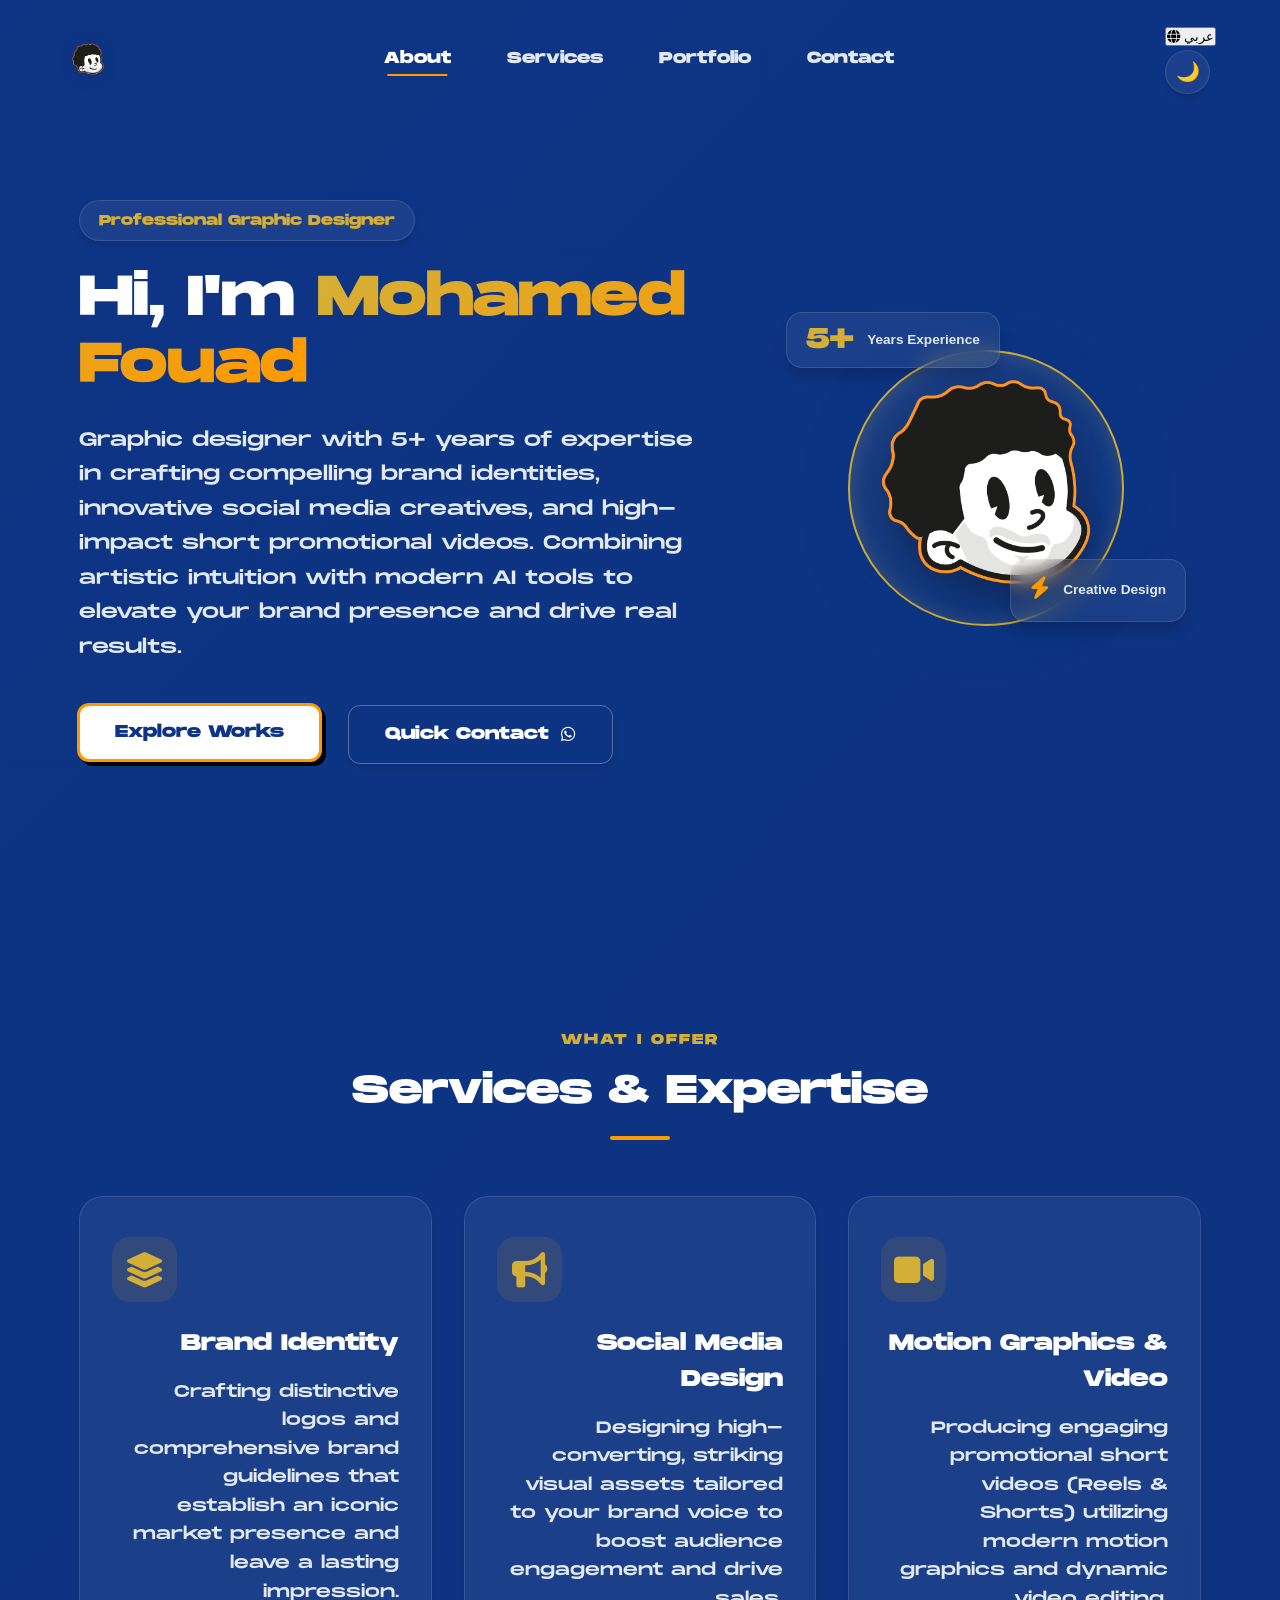
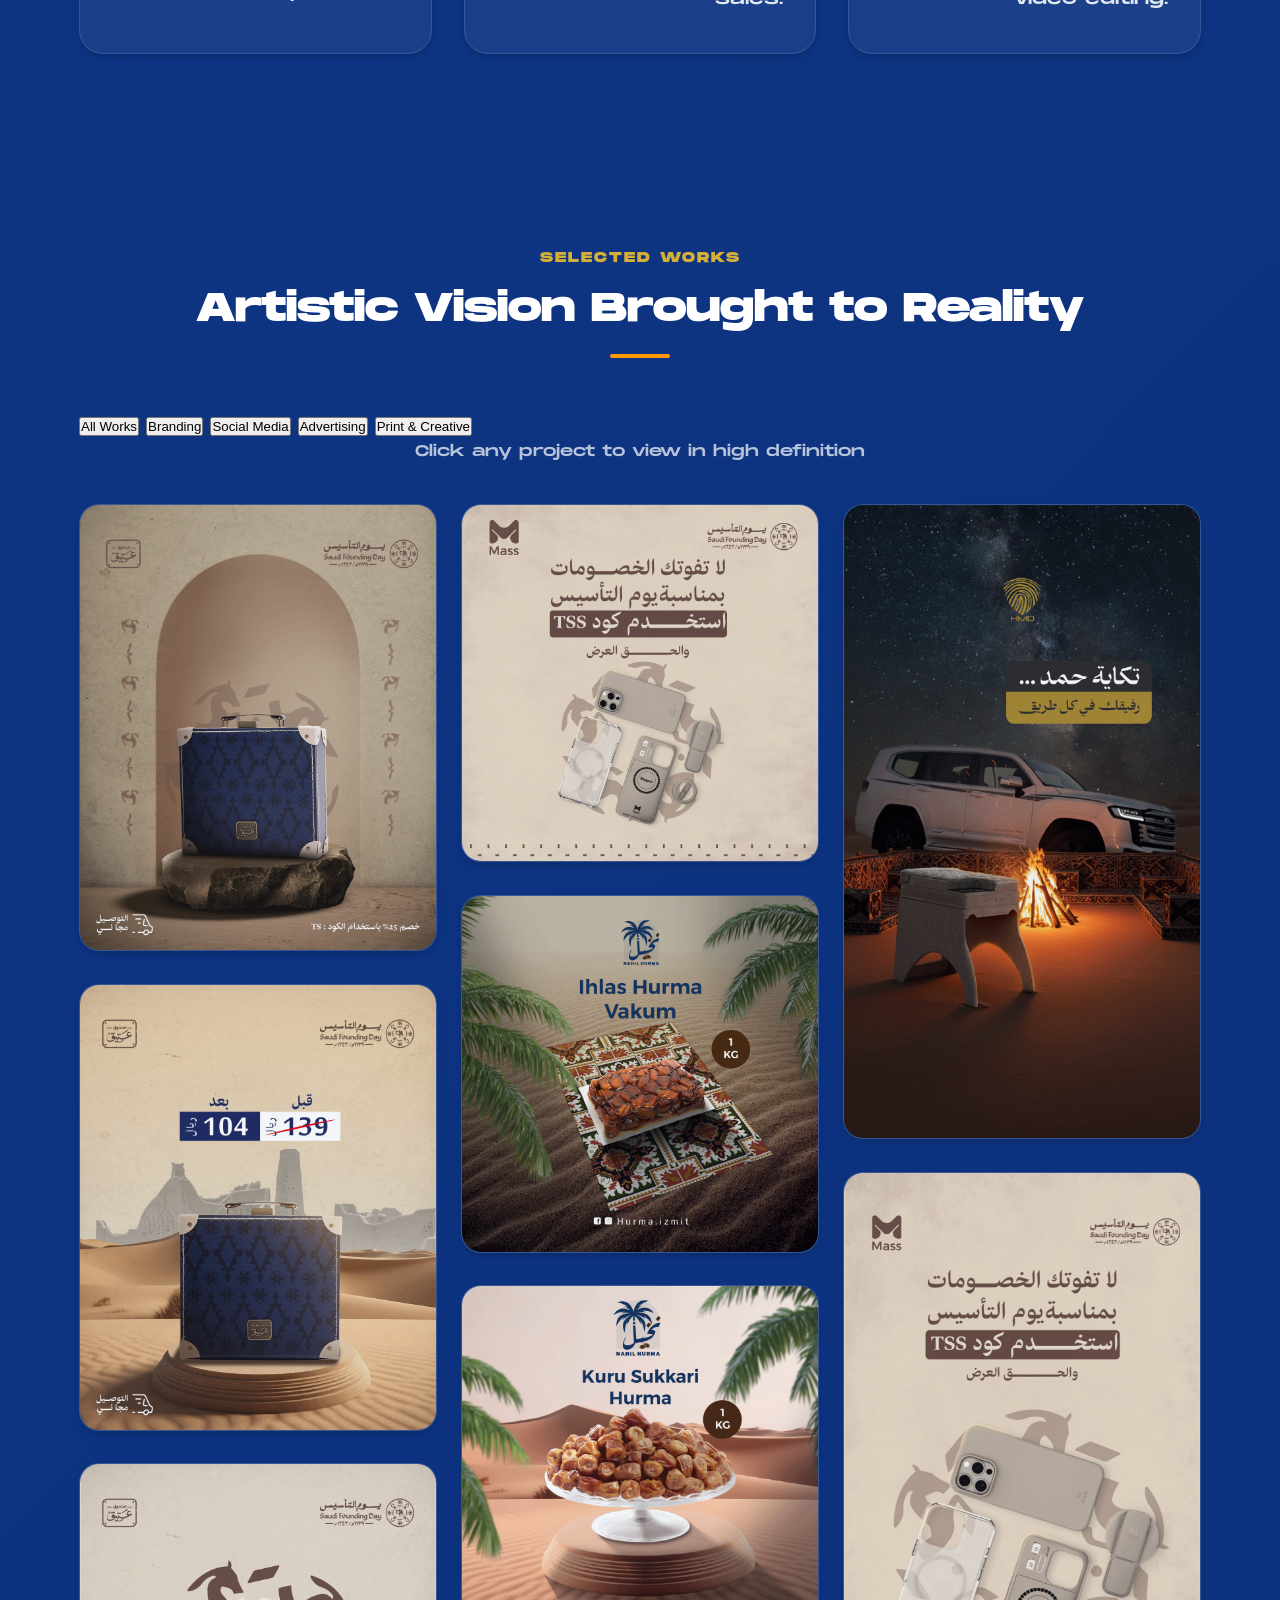
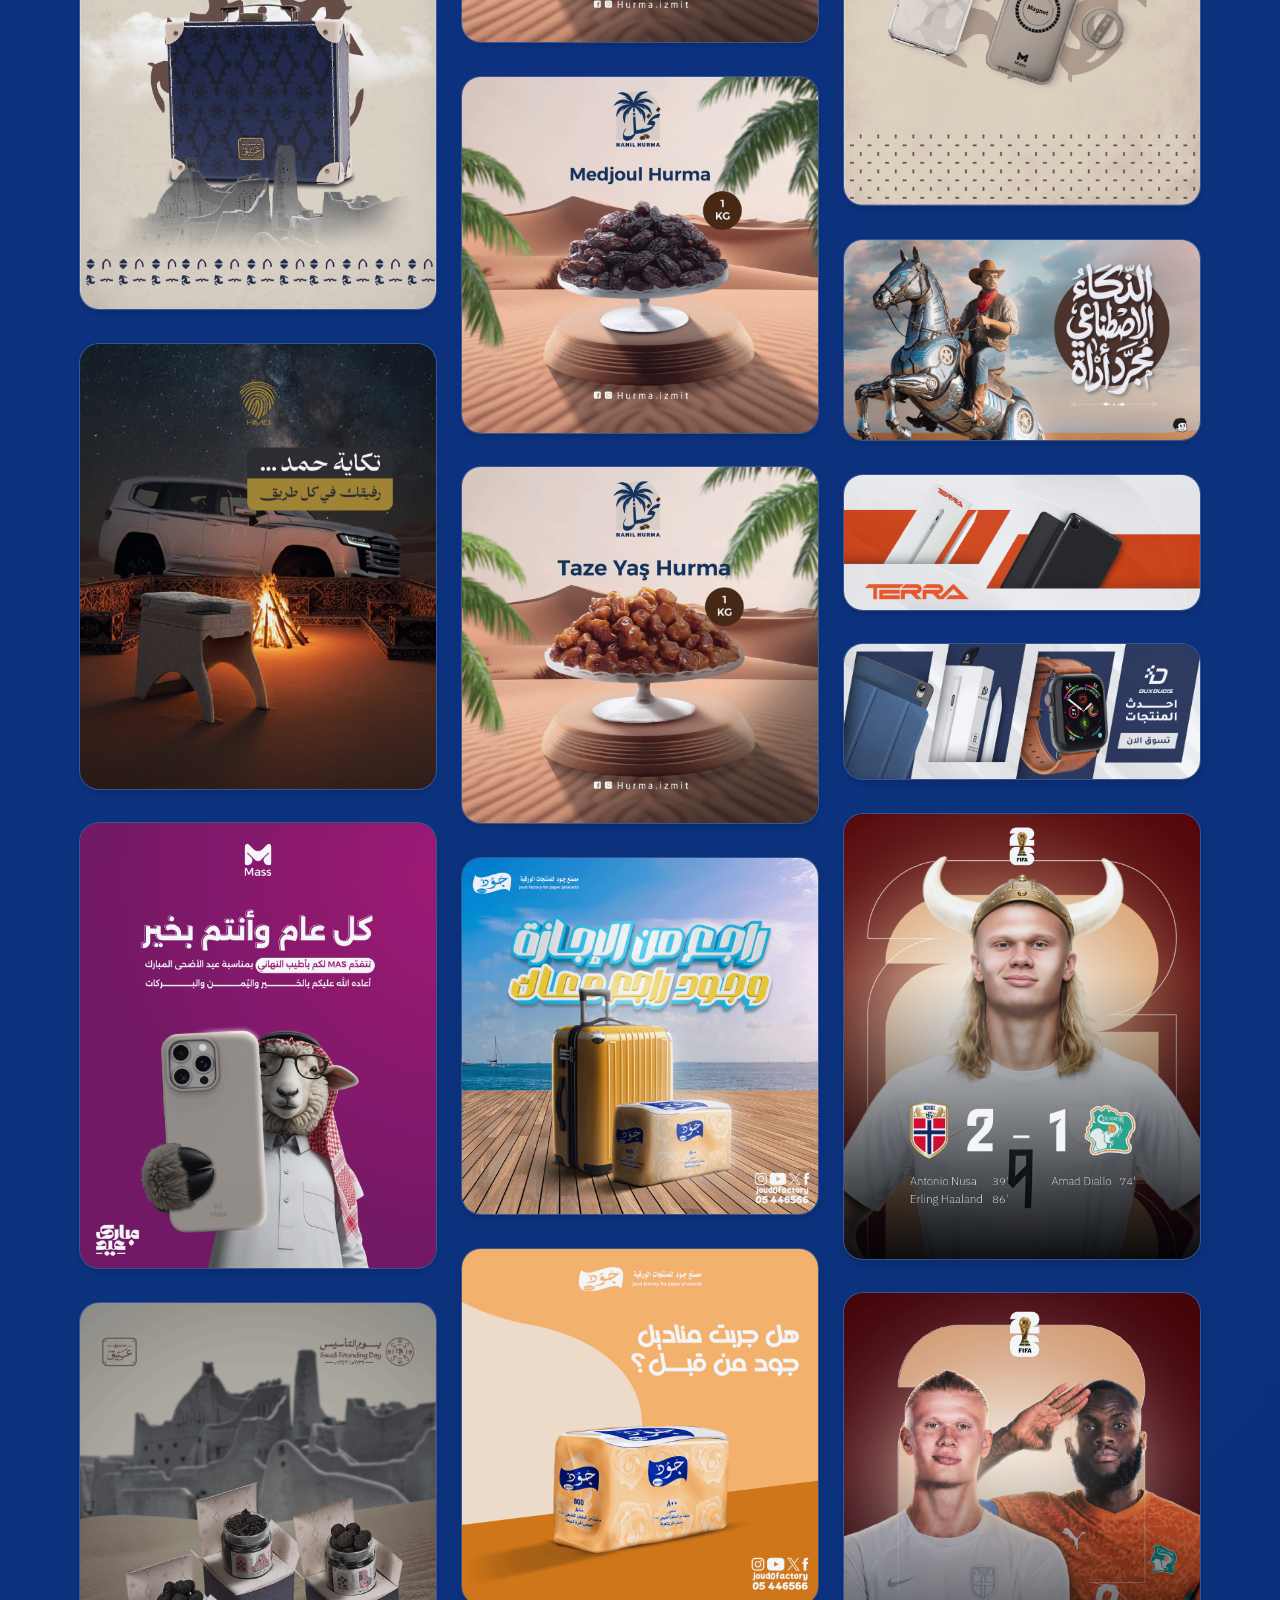
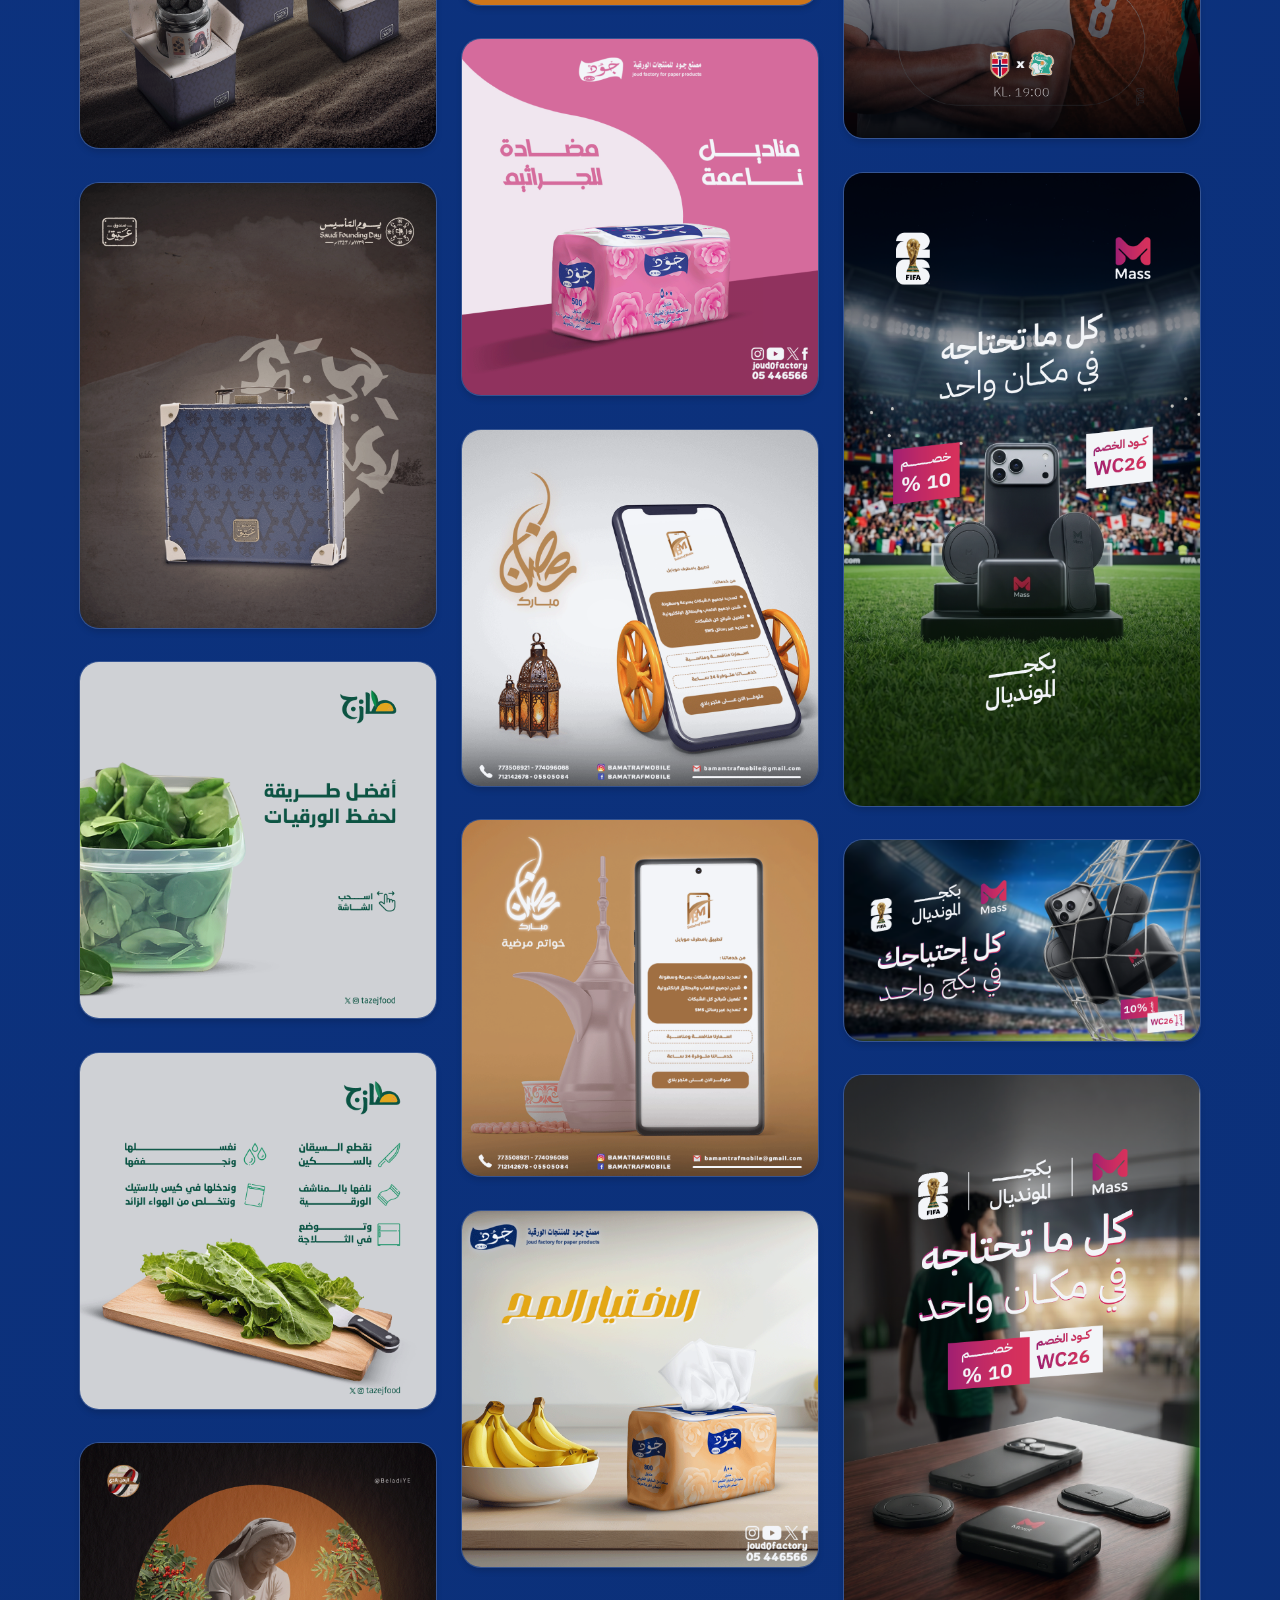
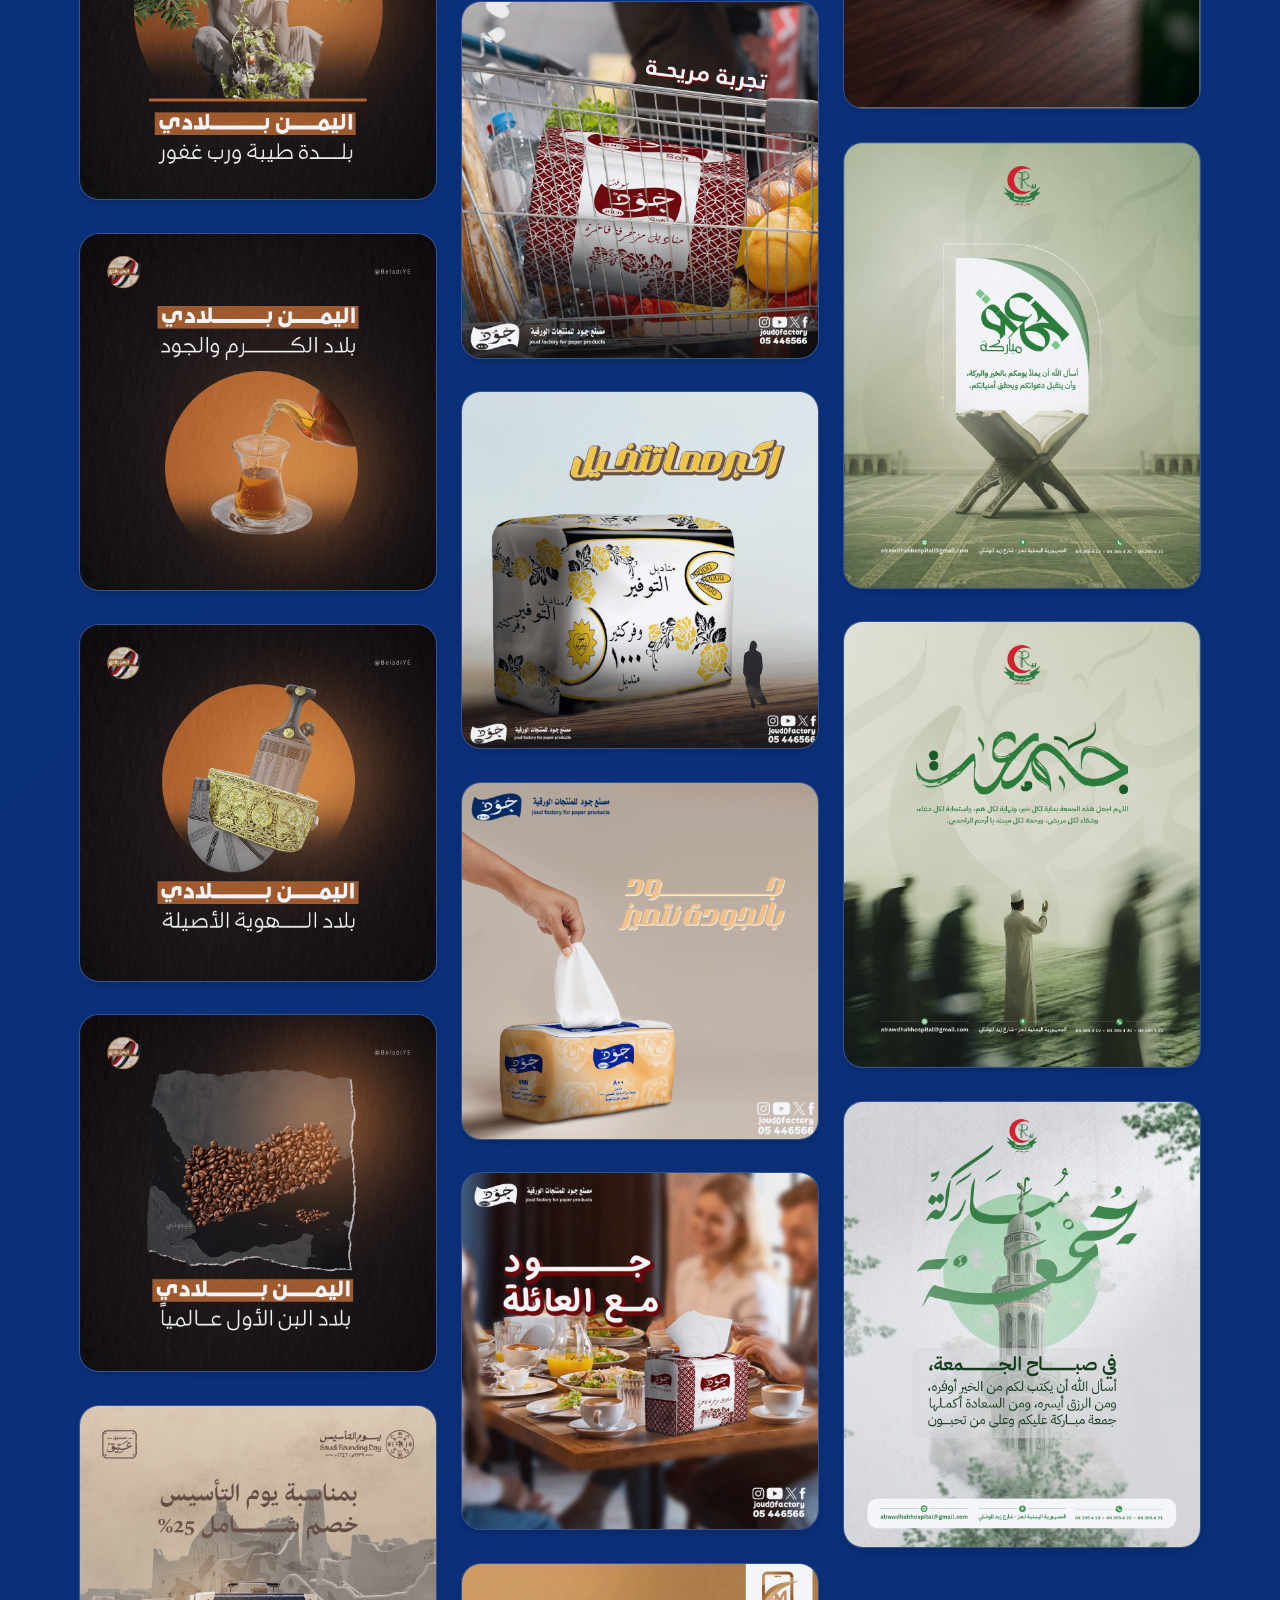
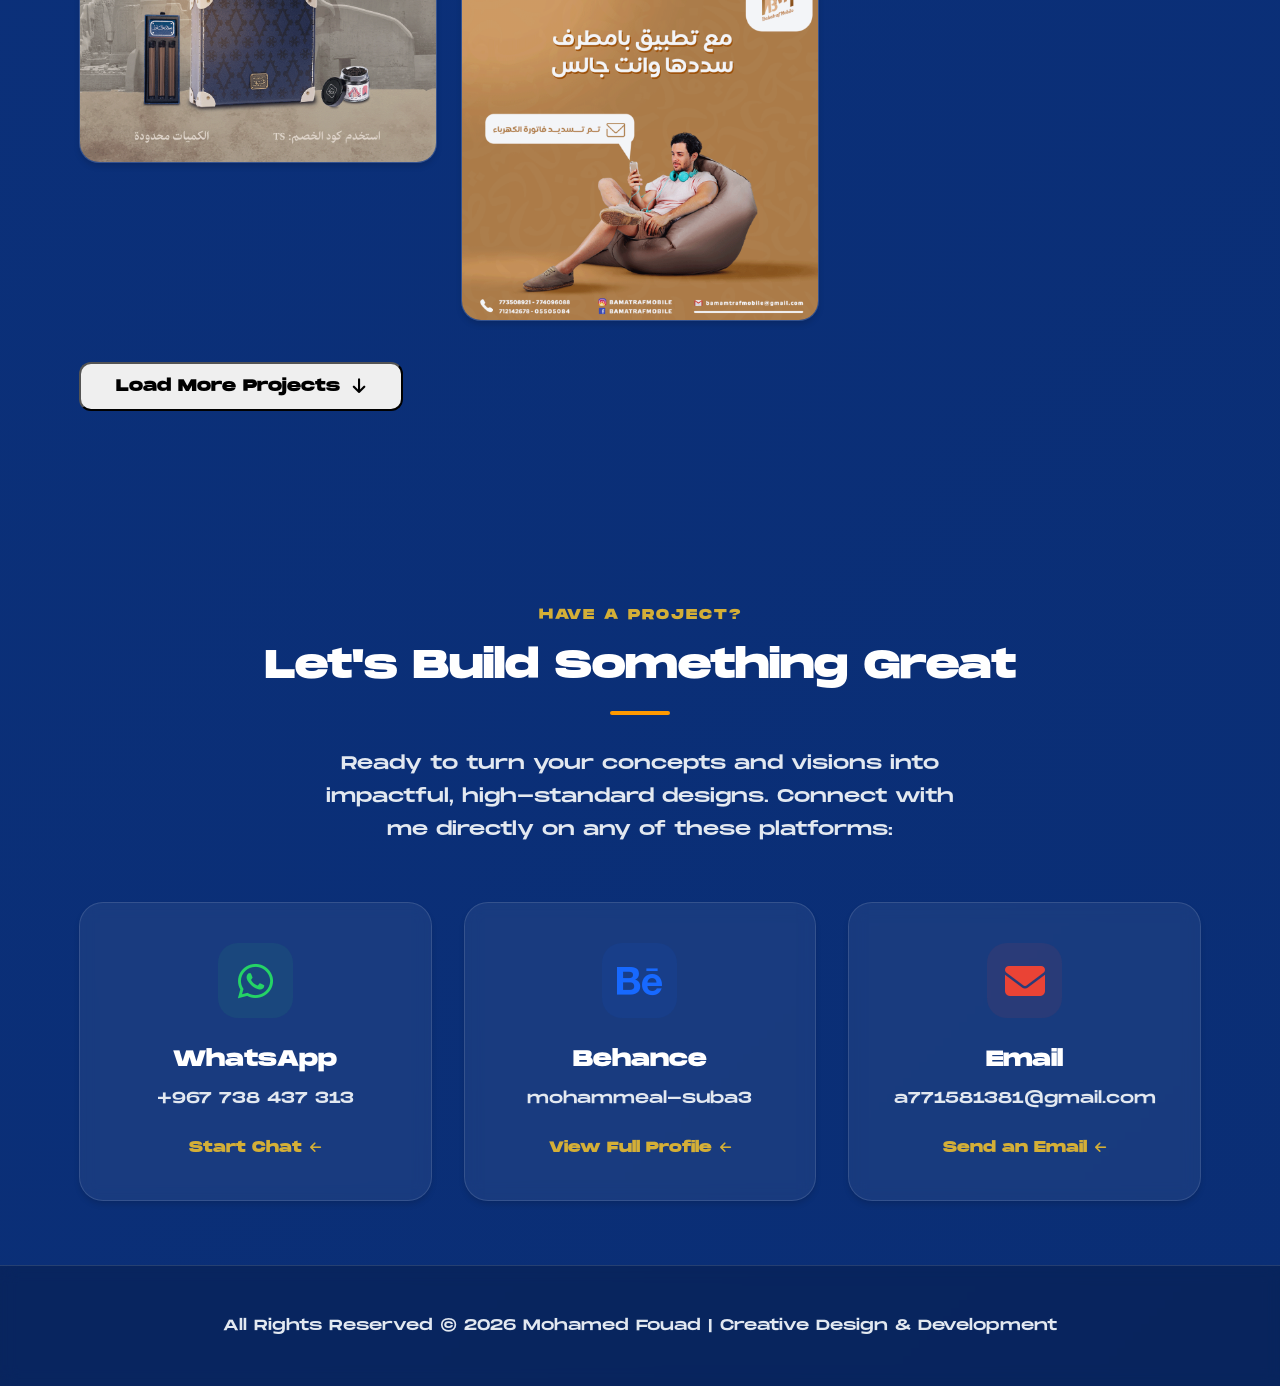
==== commit 9c4e0146: "Translate index.html content from Arabic to English" ====
--- a/index.html
+++ b/index.html
@@ -1,38 +1,35 @@
 <!DOCTYPE html>
-<html lang="ar" dir="rtl">
+<html lang="en" dir="ltr">
 
 <head>
     <meta charset="UTF-8">
     <meta name="viewport" content="width=device-width, initial-scale=1.0">
-    <title>محمد فؤاد | مصمم جرافيك</title>
-    <link rel="stylesheet" href="assets/css/style.css">
+    <title data-i18n="page_title">Mohamed Fouad | Graphic Designer</title>
+    <link rel="stylesheet" href="assets/css/style.css?v=8.0">
     <link rel="stylesheet" href="https://cdnjs.cloudflare.com/ajax/libs/font-awesome/6.4.0/css/all.min.css">
-    <!-- Google Fonts for Modern Typography -->
-    <link rel="preconnect" href="https://fonts.googleapis.com">
-    <link rel="preconnect" href="https://fonts.gstatic.com" crossorigin>
-    <link
-        href="https://fonts.googleapis.com/css2?family=Outfit:wght@300;400;600;700;800;900&family=Zain:ital,wght@0,200;0,300;0,400;0,700;0,800;0,900;1,300;1,400&display=swap"
-        rel="stylesheet">
 </head>
 
 <body>
-    <!-- Background Glow Blobs for Modern Aesthetic -->
-    <div class="glow-blob blob-1"></div>
-    <div class="glow-blob blob-2"></div>
-
+    <!-- Header Navigation -->
     <header>
-        <div class="logo-container">
-            <img src="assets/images/avatar.png" alt="Logo" class="logo">
-        </div>
+        <div class="logo-container">
+            <img src="assets/images/avatar.png" alt="Logo" class="logo">
+        </div>
         <nav>
             <ul>
-                <li><a href="#about" class="nav-item active" data-link="about">من أنا</a></li>
-                <li><a href="#experience" class="nav-item" data-link="experience">خبراتي</a></li>
-                <li><a href="#work" class="nav-item" data-link="work">أعمالي</a></li>
-                <li><a href="#contact" class="nav-item" data-link="contact">تواصل معي</a></li>
-                <li><button id="theme-toggle" aria-label="Toggle Dark Mode" class="theme-btn">🌙</button></li>
+                <li><a href="#about" class="nav-item active" data-link="about" data-i18n="nav_about">About</a></li>
+                <li><a href="#experience" class="nav-item" data-link="experience" data-i18n="nav_services">Services</a></li>
+                <li><a href="#work" class="nav-item" data-link="work" data-i18n="nav_work">Portfolio</a></li>
+                <li><a href="#contact" class="nav-item" data-link="contact" data-i18n="nav_contact">Contact</a></li>
             </ul>
         </nav>
+        <div class="header-actions">
+            <button id="lang-toggle" class="lang-btn" aria-label="Toggle Language">
+                <i class="fas fa-globe"></i>
+                <span id="lang-btn-text">عربي</span>
+            </button>
+            <button id="theme-toggle" aria-label="Toggle Dark Mode" class="theme-btn">🌙</button>
+        </div>
     </header>
 
     <main>
@@ -40,58 +37,56 @@
         <section id="about" class="hero">
             <div class="container hero-container">
                 <div class="hero-content">
-                    <span class="hero-badge">مصمم جرافيك محترف</span>
-                    <h1 class="hero-title">مرحباً، أنا <span class="highlight">محمد فؤاد</span></h1>
-                    <p class="hero-desc">
-                        مصمم جرافيك بخبرة أكثر من 5 سنوات في صناعة الهويات البصرية، تصاميم السوشيال ميديا المبتكرة،
-                        والفيديوهات الإعلانية القصيرة. أدمج بين الحس الفني وأدوات الذكاء الاصطناعي الحديثة لتقديم حلول
-                        بصرية فريدة تزيد من مبيعاتك وتبرز هويتك التجارية.
+                    <span class="hero-badge" data-i18n="hero_badge">Professional Graphic Designer</span>
+                    <h1 class="hero-title">
+                        <span data-i18n="hero_title_pre">Hi, I'm </span><span class="highlight" data-i18n="hero_title_name">Mohamed Fouad</span>
+                    </h1>
+                    <p class="hero-desc" data-i18n="hero_desc">
+                        Graphic designer with 5+ years of expertise in crafting compelling brand identities, innovative social media creatives, and high-impact short promotional videos. Combining artistic intuition with modern AI tools to elevate your brand presence and drive real results.
                     </p>
                     <div class="hero-buttons">
-                        <a href="#work" class="btn btn-primary">عرض أعمالي</a>
-                        <a href="https://wa.me/967738437313" target="_blank" class="btn btn-secondary">تواصل سريع <i
-                                class="fab fa-whatsapp"></i></a>
+                        <a href="#work" class="btn btn-primary" data-i18n="hero_btn_work">Explore Works</a>
+                        <a href="https://wa.me/967738437313" target="_blank" class="btn btn-secondary">
+                            <span data-i18n="hero_btn_contact">Quick Contact</span> <i class="fab fa-whatsapp"></i>
+                        </a>
                     </div>
                 </div>
-                <div class="hero-visual">
-                    <div class="image-wrapper">
-                        <img src="assets/images/avatar.png" alt="محمد فؤاد" class="hero-avatar">
-                        <div class="floating-badge badge-1">
-                            <span class="badge-number">5+</span>
-                            <span class="badge-text">سنوات خبرة</span>
-                        </div>
-                        <div class="floating-badge badge-2">
-                            <span class="badge-icon"><i class="fas fa-magic"></i></span>
-                            <span class="badge-text">تصميم إبداعي</span>
-                        </div>
-                    </div>
-                </div>
+                <div class="hero-visual">
+                    <div class="image-wrapper">
+                        <img src="assets/images/avatar.png" alt="Mohamed Fouad" class="hero-avatar">
+                        <div class="floating-badge badge-1">
+                            <span class="badge-number">5+</span>
+                            <span class="badge-text" data-i18n="badge_years">Years Experience</span>
+                        </div>
+                        <div class="floating-badge badge-2">
+                            <span class="badge-icon"><i class="fas fa-bolt"></i></span>
+                            <span class="badge-text" data-i18n="badge_creative">Creative Design</span>
+                        </div>
+                    </div>
+                </div>
             </div>
         </section>
 
         <!-- Experience & Services Section -->
         <section id="experience" class="experience-section">
             <div class="container">
-                <span class="sub-title">ماذا أقدم؟</span>
-                <h2 class="section-title">خبراتي وخدماتي</h2>
+                <span class="sub-title" data-i18n="services_subtitle">What I Offer</span>
+                <h2 class="section-title" data-i18n="services_title">Services & Expertise</h2>
                 <div class="services-grid">
                     <div class="service-card">
                         <div class="service-icon"><i class="fas fa-layer-group"></i></div>
-                        <h3>الهويات البصرية</h3>
-                        <p>تصميم شعارات مبتكرة وكتيبات هوية كاملة (Brand Guidelines) تعزز حضور علامتك التجارية وتثبت في
-                            الأذهان.</p>
+                        <h3 data-i18n="service1_title">Brand Identity</h3>
+                        <p data-i18n="service1_desc">Crafting distinctive logos and comprehensive brand guidelines that establish an iconic market presence and leave a lasting impression.</p>
                     </div>
                     <div class="service-card">
                         <div class="service-icon"><i class="fas fa-bullhorn"></i></div>
-                        <h3>تصاميم السوشيال ميديا</h3>
-                        <p>إنشاء تصاميم لافتة لمنصات التواصل الاجتماعي تتناسب مع هوية شركتك وتساهم في زيادة التفاعل
-                            والمبيعات.</p>
+                        <h3 data-i18n="service2_title">Social Media Design</h3>
+                        <p data-i18n="service2_desc">Designing high-converting, striking visual assets tailored to your brand voice to boost audience engagement and drive sales.</p>
                     </div>
                     <div class="service-card">
                         <div class="service-icon"><i class="fas fa-video"></i></div>
-                        <h3>الموشن جرافيك والمونتاج</h3>
-                        <p>صناعة فيديوهات إعلانية قصيرة (Reels & Shorts) جذابة باستخدام أحدث تقنيات تحرير الفيديو
-                            وتأثيرات الحركة المميزة.</p>
+                        <h3 data-i18n="service3_title">Motion Graphics & Video</h3>
+                        <p data-i18n="service3_desc">Producing engaging promotional short videos (Reels & Shorts) utilizing modern motion graphics and dynamic video editing.</p>
                     </div>
                 </div>
             </div>
@@ -100,12 +95,20 @@
         <!-- Work/Portfolio Section -->
         <section id="work" class="work-section">
             <div class="container">
-                <span class="sub-title">معرض الأعمال</span>
-                <h2 class="section-title">رؤية فنية تتحول لحقيقة</h2>
+                <span class="sub-title" data-i18n="work_subtitle">Selected Works</span>
+                <h2 class="section-title" data-i18n="work_title">Artistic Vision Brought to Reality</h2>
+
+                <!-- Category Filters -->
+                <div class="portfolio-filters" id="portfolio-filters">
+                    <button class="filter-btn active" data-filter="all" data-i18n="filter_all">All Works</button>
+                    <button class="filter-btn" data-filter="branding" data-i18n="filter_branding">Branding</button>
+                    <button class="filter-btn" data-filter="social" data-i18n="filter_social">Social Media</button>
+                    <button class="filter-btn" data-filter="advertising" data-i18n="filter_advertising">Advertising</button>
+                    <button class="filter-btn" data-filter="print" data-i18n="filter_print">Print & Creative</button>
+                </div>
 
                 <div class="portfolio-controls">
-                    <!-- Dynamic filters can be placed here if needed -->
-                    <p class="portfolio-hint">اضغط على أي عمل لتكبيره وتصفحه</p>
+                    <p class="portfolio-hint" data-i18n="work_hint">Click any project to view in high definition</p>
                 </div>
 
                 <div class="work-gallery">
@@ -113,37 +116,51 @@
                         <!-- Dynamic items injected by JS -->
                     </div>
                 </div>
+
+                <!-- Load More / Pagination -->
+                <div class="gallery-actions">
+                    <button id="load-more-btn" class="btn btn-outline" data-i18n="load_more">
+                        <span>Load More Projects</span> <i class="fas fa-arrow-down"></i>
+                    </button>
+                </div>
             </div>
         </section>
 
         <!-- Contact Section -->
         <section id="contact" class="contact-section">
             <div class="container">
-                <span class="sub-title">هل لديك مشروع؟</span>
-                <h2 class="section-title">دعنا نعمل معاً</h2>
-                <p class="contact-desc">أنا جاهز دائماً لتحويل أفكارك ورؤيتك إلى تصاميم ملموسة وناجحة. تواصل معي عبر أي
-                    من المنصات التالية:</p>
+                <span class="sub-title" data-i18n="contact_subtitle">Have a Project?</span>
+                <h2 class="section-title" data-i18n="contact_title">Let's Build Something Great</h2>
+                <p class="contact-desc" data-i18n="contact_desc">
+                    Ready to turn your concepts and visions into impactful, high-standard designs. Connect with me directly on any of these platforms:
+                </p>
 
                 <div class="contact-cards">
                     <a href="https://wa.me/967738437313" target="_blank" class="contact-card whatsapp">
                         <div class="card-icon"><i class="fab fa-whatsapp"></i></div>
-                        <h3>واتساب</h3>
+                        <h3 data-i18n="whatsapp_title">WhatsApp</h3>
                         <span class="card-detail">+967 738 437 313</span>
-                        <span class="card-action">راسلني الآن <i class="fas fa-chevron-left"></i></span>
+                        <span class="card-action">
+                            <span data-i18n="whatsapp_action">Start Chat</span> <i class="fas fa-arrow-left arrow-icon"></i>
+                        </span>
                     </a>
 
                     <a href="https://www.behance.net/mohammeal-suba3" target="_blank" class="contact-card behance">
                         <div class="card-icon"><i class="fab fa-behance"></i></div>
-                        <h3>بيهانس</h3>
+                        <h3 data-i18n="behance_title">Behance</h3>
                         <span class="card-detail">mohammeal-suba3</span>
-                        <span class="card-action">مشاهدة المزيد <i class="fas fa-chevron-left"></i></span>
+                        <span class="card-action">
+                            <span data-i18n="behance_action">View Full Profile</span> <i class="fas fa-arrow-left arrow-icon"></i>
+                        </span>
                     </a>
 
                     <a href="mailto:a771581381@gmail.com" class="contact-card email">
                         <div class="card-icon"><i class="fas fa-envelope"></i></div>
-                        <h3>البريد الإلكتروني</h3>
+                        <h3 data-i18n="email_title">Email</h3>
                         <span class="card-detail">a771581381@gmail.com</span>
-                        <span class="card-action">أرسل رسالة <i class="fas fa-chevron-left"></i></span>
+                        <span class="card-action">
+                            <span data-i18n="email_action">Send an Email</span> <i class="fas fa-arrow-left arrow-icon"></i>
+                        </span>
                     </a>
                 </div>
             </div>
@@ -151,21 +168,21 @@
     </main>
 
     <footer>
-        <p>جميع الحقوق محفوظة &copy; 2026 محمد فؤاد | تصميم وتطوير إبداعي</p>
+        <p data-i18n="footer_text">All Rights Reserved &copy; 2026 Mohamed Fouad | Creative Design & Development</p>
     </footer>
 
     <!-- Interactive Lightbox Modal -->
     <div id="lightbox" class="lightbox">
-        <span class="close-lightbox" id="lightbox-close" aria-label="Close Lightbox">&times;</span>
-        <button class="lightbox-nav prev" id="lightbox-prev" aria-label="الصورة السابقة"><i
-                class="fas fa-chevron-right"></i></button>
-        <img class="lightbox-content" id="lightbox-img" alt="معاينة العمل">
-        <button class="lightbox-nav next" id="lightbox-next" aria-label="الصورة التالية"><i
-                class="fas fa-chevron-left"></i></button>
+        <span class="close-lightbox" id="lightbox-close" aria-label="Close">&times;</span>
+        <button class="lightbox-nav prev" id="lightbox-prev" aria-label="Previous"><i class="fas fa-chevron-left"></i></button>
+        <div class="lightbox-media">
+            <img class="lightbox-content" id="lightbox-img" alt="Project Preview">
+        </div>
+        <button class="lightbox-nav next" id="lightbox-next" aria-label="Next"><i class="fas fa-chevron-right"></i></button>
         <div id="lightbox-counter" class="lightbox-counter">1 / 43</div>
     </div>
 
-    <script src="assets/js/script.js"></script>
+    <script src="assets/js/script.js?v=8.0"></script>
 </body>
 
-</html>+</html>
